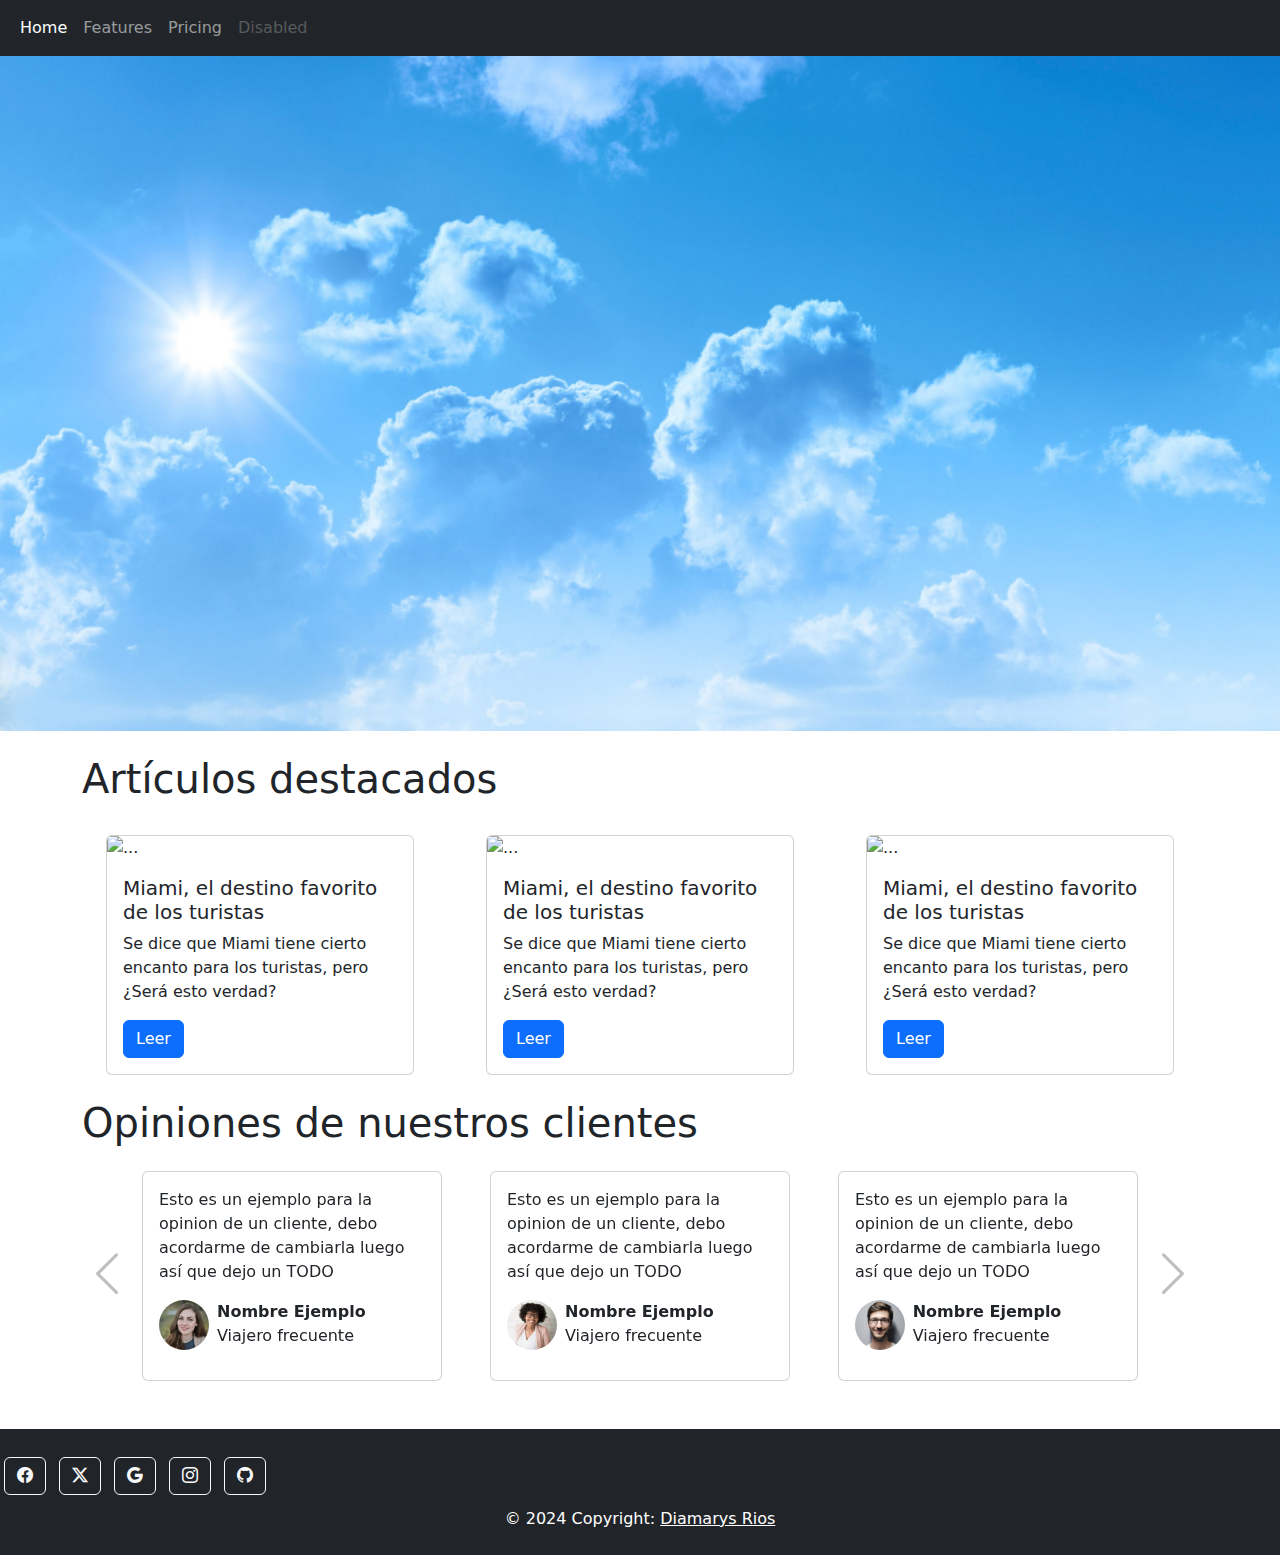
==== index.html @ c98cf7b1 "Commit inicial" ====
<!DOCTYPE html>
<html lang="en">

<head>
  <meta charset="UTF-8">
  <meta name="viewport" content="width=device-width, initial-scale=1.0">
  <title>website</title>

  <link href="https://cdn.jsdelivr.net/npm/bootstrap@5.3.3/dist/css/bootstrap.min.css" rel="stylesheet"
    integrity="sha384-QWTKZyjpPEjISv5WaRU9OFeRpok6YctnYmDr5pNlyT2bRjXh0JMhjY6hW+ALEwIH" crossorigin="anonymous">

  <link rel="stylesheet" href="https://cdn.jsdelivr.net/npm/bootstrap-icons@1.11.3/font/bootstrap-icons.min.css">

  <link rel="stylesheet" href="/app.css">

</head>

<body>
  <!-- navbar -->
  <nav class="navbar navbar-expand-sm bg-dark navbar-dark">
    <div class="container-fluid">
      <button class="navbar-toggler" type="button" data-bs-toggle="collapse" data-bs-target="#navbarNavAltMarkup"
        aria-controls="navbarNavAltMarkup" aria-expanded="false" aria-label="Toggle navigation">
        <span class="navbar-toggler-icon"></span>
      </button>
      <div class="collapse navbar-collapse" id="navbarNavAltMarkup">
        <div class="navbar-nav">
          <a class="nav-link active" aria-current="page" href="#">Home</a>
          <a class="nav-link" href="#">Features</a>
          <a class="nav-link" href="#">Pricing</a>
          <a class="nav-link disabled" aria-disabled="true">Disabled</a>
        </div>
      </div>
    </div>
  </nav>
  <!-- /navbar -->

  <!-- carousel-->
  <div id="carousel" class="carousel slide" data-bs-ride="carousel">
    <div class="carousel-inner">
      <div class="carousel-item carousel-item-principal active" style="background-image: url('/img/tiempo1.jpg');"></div>
      <div class="carousel-item carousel-item-principal" style="background-image: url('/img/tiempo2.jpg');"></div>
      <div class="carousel-item carousel-item-principal" style="background-image: url('/img/tiempo3.jpg');"></div>
    </div>
  </div>
  <!-- /carousel-->

  <div class="container pb-5">
    <!-- cards articulos -->
    <h1 class="mt-4">Artículos destacados</h1>
    <div class="row">

      <div class="col-sm-12 col-lg-4 mt-4">
        <div class="card mx-4">
          <img src="https://placehold.co/600x400" class="card-img-top" alt="...">
          <div class="card-body">
            <h5 class="card-title">Miami, el destino favorito de los turistas</h5>
            <p class="card-text">Se dice que Miami tiene cierto encanto para los turistas, pero ¿Será esto verdad?</p>
            <a href="#" class="btn btn-primary">Leer</a>
          </div>
        </div>
      </div>

      <div class="col-sm-12 col-lg-4 mt-4">
        <div class="card mx-4">
          <img src="https://placehold.co/600x400" class="card-img-top" alt="...">
          <div class="card-body">
            <h5 class="card-title">Miami, el destino favorito de los turistas</h5>
            <p class="card-text">Se dice que Miami tiene cierto encanto para los turistas, pero ¿Será esto verdad?</p>
            <a href="#" class="btn btn-primary">Leer</a>
          </div>
        </div>
      </div>

      <div class="col-sm-12 col-lg-4 mt-4">
        <div class="card mx-4">
          <img src="https://placehold.co/600x400" class="card-img-top" alt="...">
          <div class="card-body">
            <h5 class="card-title">Miami, el destino favorito de los turistas</h5>
            <p class="card-text">Se dice que Miami tiene cierto encanto para los turistas, pero ¿Será esto verdad?</p>
            <a href="#" class="btn btn-primary">Leer</a>
          </div>
        </div>
      </div>
    </div>
    <!-- /cards articulos -->

    <!-- carousel opiniones clientes-->
    <h1 class="mt-4">
      Opiniones de nuestros clientes
    </h1>
    <div id="carousel_opiniones" class="carousel slide mt-4">
      <div class="carousel-inner">
        <div class="carousel-item active">
          <div class="d-flex justify-content-center">
            <div class="card mx-4" style="width: 300px;">
              <div class="card-body">
                <p class="card-text">Esto es un ejemplo para la opinion de un cliente, debo acordarme de cambiarla luego
                  así que dejo un TODO</p>
                <div class="d-flex w-100">
                  <img src="/img/opiniones/persona-1.png" style="height: 50px; width: auto; border-radius: 50%;" alt="">
                  <div class="ms-2">
                    <b>Nombre Ejemplo</b>
                    <p>Viajero frecuente</p>
                  </div>
                </div>
              </div>
            </div>
            <div class="card mx-4" style="width: 300px;">
              <div class="card-body">
                <p class="card-text">Esto es un ejemplo para la opinion de un cliente, debo acordarme de cambiarla luego
                  así que dejo un TODO</p>
                <div class="d-flex w-100">
                  <img src="/img/opiniones/persona-2.png" style="height: 50px; width: auto; border-radius: 50%;" alt="">
                  <div class="ms-2">
                    <b>Nombre Ejemplo</b>
                    <p>Viajero frecuente</p>
                  </div>
                </div>
              </div>
            </div>
            <div class="card mx-4" style="width: 300px;">
              <div class="card-body">
                <p class="card-text">Esto es un ejemplo para la opinion de un cliente, debo acordarme de cambiarla luego
                  así que dejo un TODO</p>
                <div class="d-flex w-100">
                  <img src="/img/opiniones/persona-3.jpg" style="height: 50px; width: auto; border-radius: 50%;" alt="">
                  <div class="ms-2">
                    <b>Nombre Ejemplo</b>
                    <p>Viajero frecuente</p>
                  </div>
                </div>
              </div>
            </div>
          </div>
        </div>

        <div class="carousel-item">
          <div class="d-flex justify-content-center">
            <div class="card mx-4" style="width: 300px;">
              <div class="card-body">
                <p class="card-text">Esto es un ejemplo para la opinion de un cliente, debo acordarme de cambiarla luego
                  así que dejo un TODO</p>
                <div class="d-flex w-100">
                  <img src="/img/opiniones/persona-3.png" style="height: 50px; width: auto; border-radius: 50%;" alt="">
                  <div class="ms-2">
                    <b>Nombre Ejemplo</b>
                    <p>Viajero frecuente</p>
                  </div>
                </div>
              </div>
            </div>
            <div class="card mx-4" style="width: 300px;">
              <div class="card-body">
                <p class="card-text">Esto es un ejemplo para la opinion de un cliente, debo acordarme de cambiarla luego
                  así que dejo un TODO</p>
                <div class="d-flex w-100">
                  <img src="/img/opiniones/persona-1.png" style="height: 50px; width: auto; border-radius: 50%;" alt="">
                  <div class="ms-2">
                    <b>Nombre Ejemplo</b>
                    <p>Viajero frecuente</p>
                  </div>
                </div>
              </div>
            </div>
            <div class="card mx-4" style="width: 300px;">
              <div class="card-body">
                <p class="card-text">Esto es un ejemplo para la opinion de un cliente, debo acordarme de cambiarla luego
                  así que dejo un TODO</p>
                <div class="d-flex w-100">
                  <img src="/img/opiniones/persona-2.png" style="height: 50px; width: auto; border-radius: 50%;" alt="">
                  <div class="ms-2">
                    <b>Nombre Ejemplo</b>
                    <p>Viajero frecuente</p>
                  </div>
                </div>
              </div>
            </div>
          </div>
        </div>
      </div>

      <button class="carousel-control-prev" type="button" data-bs-target="#carousel_opiniones" data-bs-slide="prev">
        <i class="bi bi-chevron-left"></i>
        <span class="visually-hidden">Previous</span>
      </button>
      <button class="carousel-control-next" type="button" data-bs-target="#carousel_opiniones" data-bs-slide="next">
        <i class="bi bi-chevron-right"></i>
        <span class="visually-hidden">Next</span>
      </button>
    </div>
    <!-- /carousel opiniones clientes-->
  </div>
  <!-- footer -->
  <footer class="bg-dark text-center text-lg-start py-4">

    <!-- sección: Social media -->
    <section>
      <!-- facebook -->
      <a class="btn btn-outline-light btn-floating m-1" href="#!" role="button">
        <i class="bi bi-facebook"></i>
      </a>

      <!-- twitter -->
      <a class="btn btn-outline-light btn-floating m-1" href="#!" role="button">
        <i class="bi bi-twitter-x"></i>
      </a>

      <!-- google -->
      <a class="btn btn-outline-light btn-floating m-1" href="#!" role="button">
        <i class="bi bi-google"></i>
      </a>

      <!-- instagram -->
      <a class="btn btn-outline-light btn-floating m-1" href="#!" role="button">
        <i class="bi bi-instagram"></i>
      </a>

      <!-- github -->
      <a class="btn btn-outline-light btn-floating m-1" href="#!" role="button">
        <i class="bi bi-github"></i>
      </a>
    </section>
    <!-- /sección: Social media -->

    <!-- copyright -->
    <div class="text-center text-white mt-2">
      © 2024 Copyright:
      <a class="text-white" href="">Diamarys Rios</a>
    </div>
    <!-- /copyright -->

  </footer>

</body>

</html>
<script src="https://cdn.jsdelivr.net/npm/bootstrap@5.3.3/dist/js/bootstrap.bundle.min.js"
  integrity="sha384-YvpcrYf0tY3lHB60NNkmXc5s9fDVZLESaAA55NDzOxhy9GkcIdslK1eN7N6jIeHz" crossorigin="anonymous"></script>
</body>

</html>
---- app.css ----
.carousel-item-principal {
    background-size: cover;
    background-position: center;
}

@media (max-width: 991px) {
    .carousel-item-principal {
        height: 50vh;
    }
}

@media (min-width: 992px) { 
    .carousel-item-principal {
        height: 75vh;
    }
}

@media (min-width: 1400px) { 
    .carousel-item-principal {
        height: calc(100vh - 56px);
    }
}

/* Flechas carousel */
.carousel .bi {
    font-size: 50px;
    color: gray;
}

.carousel-control-next {
    justify-content: end;
} 

.carousel-control-prev {
    justify-content: start;
}


/* Carousel opiniones */

/* ocultando la mitad de los elementos para que quepan */
@media (max-width: 767px) {
    #carousel_opiniones .card:nth-child(2n+2) {
        display: none;
    }
}

/* ocultando cada 3 elementos para que solo se vean 2 */
@media (max-width: 991px) {
    #carousel_opiniones .card:nth-child(3n+3) {
        display: none;
    }
}
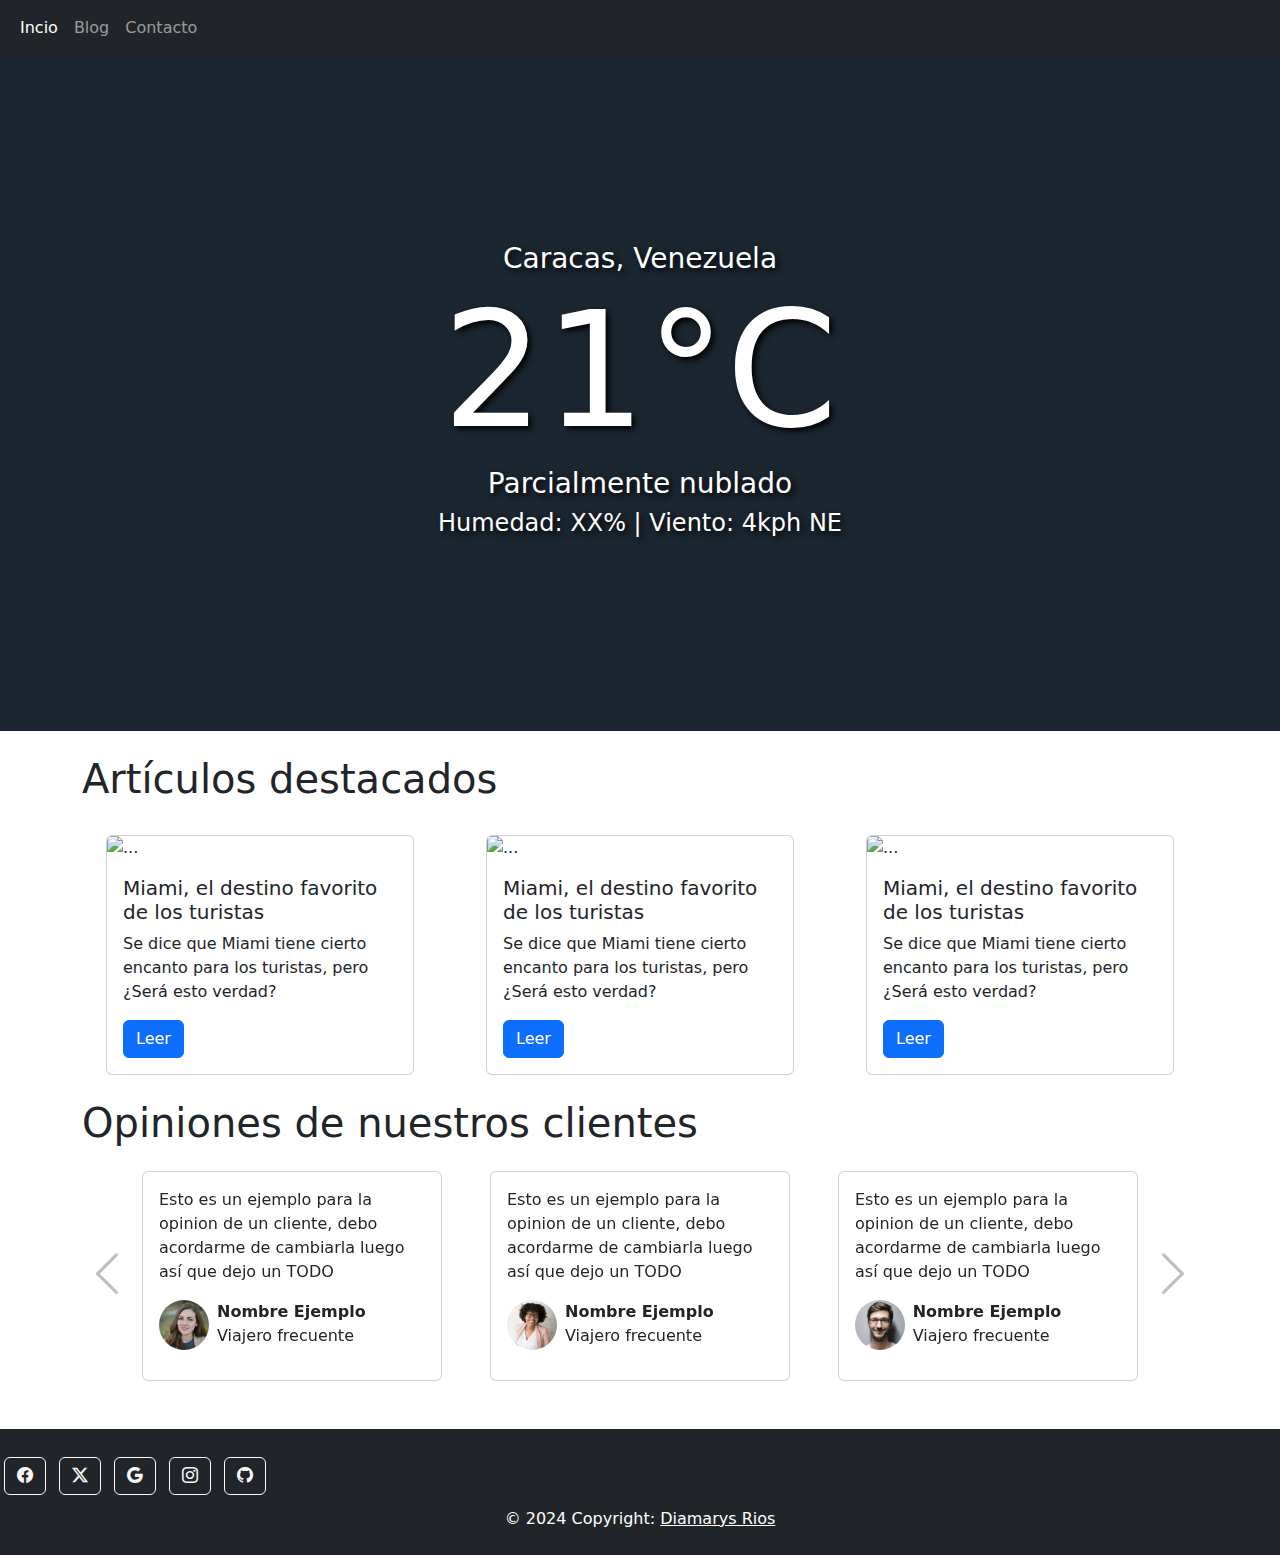
==== commit b3836e8d: "guardando progreso, falta hacer que las calses del home cambien con el resultado de la API" ====
--- a/index.html
+++ b/index.html
@@ -2,241 +2,268 @@
 <html lang="en">
 
 <head>
-  <meta charset="UTF-8">
-  <meta name="viewport" content="width=device-width, initial-scale=1.0">
-  <title>website</title>
-
-  <link href="https://cdn.jsdelivr.net/npm/bootstrap@5.3.3/dist/css/bootstrap.min.css" rel="stylesheet"
-    integrity="sha384-QWTKZyjpPEjISv5WaRU9OFeRpok6YctnYmDr5pNlyT2bRjXh0JMhjY6hW+ALEwIH" crossorigin="anonymous">
-
-  <link rel="stylesheet" href="https://cdn.jsdelivr.net/npm/bootstrap-icons@1.11.3/font/bootstrap-icons.min.css">
-
-  <link rel="stylesheet" href="/app.css">
+    <meta charset="UTF-8">
+    <meta name="viewport" content="width=device-width, initial-scale=1.0">
+    <title>website</title>
+
+    <link href="https://cdn.jsdelivr.net/npm/bootstrap@5.3.3/dist/css/bootstrap.min.css" rel="stylesheet"
+        integrity="sha384-QWTKZyjpPEjISv5WaRU9OFeRpok6YctnYmDr5pNlyT2bRjXh0JMhjY6hW+ALEwIH" crossorigin="anonymous">
+
+    <link rel="stylesheet" href="https://cdn.jsdelivr.net/npm/bootstrap-icons@1.11.3/font/bootstrap-icons.min.css">
+
+    <link rel="stylesheet" href="/app.css">
 
 </head>
 
 <body>
-  <!-- navbar -->
-  <nav class="navbar navbar-expand-sm bg-dark navbar-dark">
-    <div class="container-fluid">
-      <button class="navbar-toggler" type="button" data-bs-toggle="collapse" data-bs-target="#navbarNavAltMarkup"
-        aria-controls="navbarNavAltMarkup" aria-expanded="false" aria-label="Toggle navigation">
-        <span class="navbar-toggler-icon"></span>
-      </button>
-      <div class="collapse navbar-collapse" id="navbarNavAltMarkup">
-        <div class="navbar-nav">
-          <a class="nav-link active" aria-current="page" href="#">Home</a>
-          <a class="nav-link" href="#">Features</a>
-          <a class="nav-link" href="#">Pricing</a>
-          <a class="nav-link disabled" aria-disabled="true">Disabled</a>
-        </div>
-      </div>
+    <!-- navbar -->
+    <nav class="navbar navbar-expand-sm bg-dark navbar-dark">
+        <div class="container-fluid">
+            <button class="navbar-toggler" type="button" data-bs-toggle="collapse" data-bs-target="#navbarNavAltMarkup"
+                aria-controls="navbarNavAltMarkup" aria-expanded="false" aria-label="Toggle navigation">
+                <span class="navbar-toggler-icon"></span>
+            </button>
+            <div class="collapse navbar-collapse" id="navbarNavAltMarkup">
+                <div class="navbar-nav">
+                    <a class="nav-link active" aria-current="page" href="#">Incio</a>
+                    <a class="nav-link">Blog</a>
+                    <a class="nav-link" href="#">Contacto</a>
+                </div>
+            </div>
+        </div>
+    </nav>
+    <!-- /navbar -->
+
+    <!-- carousel-->
+    <div id="carousel" class="carousel slide" data-bs-ride="carousel">
+        <div class="carousel-inner">
+            <div id="item1" class="carousel-item carousel-item-principal active tormenta_electrica noche">
+                <div class="d-flex flex-column justify-content-center align-items-center w-100 h-100">
+                    <h3 class="mb-0">Caracas, Venezuela</h3>
+                    <h1>21°C</h1>
+                    <h3>Parcialmente nublado</h3>
+                    <h4>Humedad: XX% | Viento: 4kph NE </h4>
+                </div>
+            </div>
+            <!-- <div class="carousel-item carousel-item-principal" style="background-image: url('/img/tiempo2.jpg');"></div>
+            <div class="carousel-item carousel-item-principal" style="background-image: url('/img/tiempo3.jpg');"></div> -->
+        </div>
     </div>
-  </nav>
-  <!-- /navbar -->
-
-  <!-- carousel-->
-  <div id="carousel" class="carousel slide" data-bs-ride="carousel">
-    <div class="carousel-inner">
-      <div class="carousel-item carousel-item-principal active" style="background-image: url('/img/tiempo1.jpg');"></div>
-      <div class="carousel-item carousel-item-principal" style="background-image: url('/img/tiempo2.jpg');"></div>
-      <div class="carousel-item carousel-item-principal" style="background-image: url('/img/tiempo3.jpg');"></div>
+    <!-- /carousel-->
+
+    <div class="container pb-5">
+        <!-- cards articulos -->
+        <h1 class="mt-4">Artículos destacados</h1>
+        <div class="row">
+
+            <div class="col-sm-12 col-lg-4 mt-4">
+                <div class="card mx-4">
+                    <img src="https://placehold.co/600x400" class="card-img-top" alt="...">
+                    <div class="card-body">
+                        <h5 class="card-title">Miami, el destino favorito de los turistas</h5>
+                        <p class="card-text">Se dice que Miami tiene cierto encanto para los turistas, pero ¿Será esto
+                            verdad?</p>
+                        <a href="#" class="btn btn-primary">Leer</a>
+                    </div>
+                </div>
+            </div>
+
+            <div class="col-sm-12 col-lg-4 mt-4">
+                <div class="card mx-4">
+                    <img src="https://placehold.co/600x400" class="card-img-top" alt="...">
+                    <div class="card-body">
+                        <h5 class="card-title">Miami, el destino favorito de los turistas</h5>
+                        <p class="card-text">Se dice que Miami tiene cierto encanto para los turistas, pero ¿Será esto
+                            verdad?</p>
+                        <a href="#" class="btn btn-primary">Leer</a>
+                    </div>
+                </div>
+            </div>
+
+            <div class="col-sm-12 col-lg-4 mt-4">
+                <div class="card mx-4">
+                    <img src="https://placehold.co/600x400" class="card-img-top" alt="...">
+                    <div class="card-body">
+                        <h5 class="card-title">Miami, el destino favorito de los turistas</h5>
+                        <p class="card-text">Se dice que Miami tiene cierto encanto para los turistas, pero ¿Será esto
+                            verdad?</p>
+                        <a href="#" class="btn btn-primary">Leer</a>
+                    </div>
+                </div>
+            </div>
+        </div>
+        <!-- /cards articulos -->
+
+        <!-- carousel opiniones clientes-->
+        <h1 class="mt-4">
+            Opiniones de nuestros clientes
+        </h1>
+        <div id="carousel_opiniones" class="carousel slide mt-4">
+            <div class="carousel-inner">
+                <div class="carousel-item active">
+                    <div class="d-flex justify-content-center">
+                        <div class="card mx-4" style="width: 300px;">
+                            <div class="card-body">
+                                <p class="card-text">Esto es un ejemplo para la opinion de un cliente, debo acordarme de
+                                    cambiarla luego
+                                    así que dejo un TODO</p>
+                                <div class="d-flex w-100">
+                                    <img src="/img/opiniones/persona-1.png"
+                                        style="height: 50px; width: auto; border-radius: 50%;" alt="">
+                                    <div class="ms-2">
+                                        <b>Nombre Ejemplo</b>
+                                        <p>Viajero frecuente</p>
+                                    </div>
+                                </div>
+                            </div>
+                        </div>
+                        <div class="card mx-4" style="width: 300px;">
+                            <div class="card-body">
+                                <p class="card-text">Esto es un ejemplo para la opinion de un cliente, debo acordarme de
+                                    cambiarla luego
+                                    así que dejo un TODO</p>
+                                <div class="d-flex w-100">
+                                    <img src="/img/opiniones/persona-2.png"
+                                        style="height: 50px; width: auto; border-radius: 50%;" alt="">
+                                    <div class="ms-2">
+                                        <b>Nombre Ejemplo</b>
+                                        <p>Viajero frecuente</p>
+                                    </div>
+                                </div>
+                            </div>
+                        </div>
+                        <div class="card mx-4" style="width: 300px;">
+                            <div class="card-body">
+                                <p class="card-text">Esto es un ejemplo para la opinion de un cliente, debo acordarme de
+                                    cambiarla luego
+                                    así que dejo un TODO</p>
+                                <div class="d-flex w-100">
+                                    <img src="/img/opiniones/persona-3.jpg"
+                                        style="height: 50px; width: auto; border-radius: 50%;" alt="">
+                                    <div class="ms-2">
+                                        <b>Nombre Ejemplo</b>
+                                        <p>Viajero frecuente</p>
+                                    </div>
+                                </div>
+                            </div>
+                        </div>
+                    </div>
+                </div>
+
+                <div class="carousel-item">
+                    <div class="d-flex justify-content-center">
+                        <div class="card mx-4" style="width: 300px;">
+                            <div class="card-body">
+                                <p class="card-text">Esto es un ejemplo para la opinion de un cliente, debo acordarme de
+                                    cambiarla luego
+                                    así que dejo un TODO</p>
+                                <div class="d-flex w-100">
+                                    <img src="/img/opiniones/persona-3.png"
+                                        style="height: 50px; width: auto; border-radius: 50%;" alt="">
+                                    <div class="ms-2">
+                                        <b>Nombre Ejemplo</b>
+                                        <p>Viajero frecuente</p>
+                                    </div>
+                                </div>
+                            </div>
+                        </div>
+                        <div class="card mx-4" style="width: 300px;">
+                            <div class="card-body">
+                                <p class="card-text">Esto es un ejemplo para la opinion de un cliente, debo acordarme de
+                                    cambiarla luego
+                                    así que dejo un TODO</p>
+                                <div class="d-flex w-100">
+                                    <img src="/img/opiniones/persona-1.png"
+                                        style="height: 50px; width: auto; border-radius: 50%;" alt="">
+                                    <div class="ms-2">
+                                        <b>Nombre Ejemplo</b>
+                                        <p>Viajero frecuente</p>
+                                    </div>
+                                </div>
+                            </div>
+                        </div>
+                        <div class="card mx-4" style="width: 300px;">
+                            <div class="card-body">
+                                <p class="card-text">Esto es un ejemplo para la opinion de un cliente, debo acordarme de
+                                    cambiarla luego
+                                    así que dejo un TODO</p>
+                                <div class="d-flex w-100">
+                                    <img src="/img/opiniones/persona-2.png"
+                                        style="height: 50px; width: auto; border-radius: 50%;" alt="">
+                                    <div class="ms-2">
+                                        <b>Nombre Ejemplo</b>
+                                        <p>Viajero frecuente</p>
+                                    </div>
+                                </div>
+                            </div>
+                        </div>
+                    </div>
+                </div>
+            </div>
+
+            <button class="carousel-control-prev" type="button" data-bs-target="#carousel_opiniones"
+                data-bs-slide="prev">
+                <i class="bi bi-chevron-left"></i>
+                <span class="visually-hidden">Previous</span>
+            </button>
+            <button class="carousel-control-next" type="button" data-bs-target="#carousel_opiniones"
+                data-bs-slide="next">
+                <i class="bi bi-chevron-right"></i>
+                <span class="visually-hidden">Next</span>
+            </button>
+        </div>
+        <!-- /carousel opiniones clientes-->
     </div>
-  </div>
-  <!-- /carousel-->
-
-  <div class="container pb-5">
-    <!-- cards articulos -->
-    <h1 class="mt-4">Artículos destacados</h1>
-    <div class="row">
-
-      <div class="col-sm-12 col-lg-4 mt-4">
-        <div class="card mx-4">
-          <img src="https://placehold.co/600x400" class="card-img-top" alt="...">
-          <div class="card-body">
-            <h5 class="card-title">Miami, el destino favorito de los turistas</h5>
-            <p class="card-text">Se dice que Miami tiene cierto encanto para los turistas, pero ¿Será esto verdad?</p>
-            <a href="#" class="btn btn-primary">Leer</a>
-          </div>
-        </div>
-      </div>
-
-      <div class="col-sm-12 col-lg-4 mt-4">
-        <div class="card mx-4">
-          <img src="https://placehold.co/600x400" class="card-img-top" alt="...">
-          <div class="card-body">
-            <h5 class="card-title">Miami, el destino favorito de los turistas</h5>
-            <p class="card-text">Se dice que Miami tiene cierto encanto para los turistas, pero ¿Será esto verdad?</p>
-            <a href="#" class="btn btn-primary">Leer</a>
-          </div>
-        </div>
-      </div>
-
-      <div class="col-sm-12 col-lg-4 mt-4">
-        <div class="card mx-4">
-          <img src="https://placehold.co/600x400" class="card-img-top" alt="...">
-          <div class="card-body">
-            <h5 class="card-title">Miami, el destino favorito de los turistas</h5>
-            <p class="card-text">Se dice que Miami tiene cierto encanto para los turistas, pero ¿Será esto verdad?</p>
-            <a href="#" class="btn btn-primary">Leer</a>
-          </div>
-        </div>
-      </div>
-    </div>
-    <!-- /cards articulos -->
-
-    <!-- carousel opiniones clientes-->
-    <h1 class="mt-4">
-      Opiniones de nuestros clientes
-    </h1>
-    <div id="carousel_opiniones" class="carousel slide mt-4">
-      <div class="carousel-inner">
-        <div class="carousel-item active">
-          <div class="d-flex justify-content-center">
-            <div class="card mx-4" style="width: 300px;">
-              <div class="card-body">
-                <p class="card-text">Esto es un ejemplo para la opinion de un cliente, debo acordarme de cambiarla luego
-                  así que dejo un TODO</p>
-                <div class="d-flex w-100">
-                  <img src="/img/opiniones/persona-1.png" style="height: 50px; width: auto; border-radius: 50%;" alt="">
-                  <div class="ms-2">
-                    <b>Nombre Ejemplo</b>
-                    <p>Viajero frecuente</p>
-                  </div>
-                </div>
-              </div>
-            </div>
-            <div class="card mx-4" style="width: 300px;">
-              <div class="card-body">
-                <p class="card-text">Esto es un ejemplo para la opinion de un cliente, debo acordarme de cambiarla luego
-                  así que dejo un TODO</p>
-                <div class="d-flex w-100">
-                  <img src="/img/opiniones/persona-2.png" style="height: 50px; width: auto; border-radius: 50%;" alt="">
-                  <div class="ms-2">
-                    <b>Nombre Ejemplo</b>
-                    <p>Viajero frecuente</p>
-                  </div>
-                </div>
-              </div>
-            </div>
-            <div class="card mx-4" style="width: 300px;">
-              <div class="card-body">
-                <p class="card-text">Esto es un ejemplo para la opinion de un cliente, debo acordarme de cambiarla luego
-                  así que dejo un TODO</p>
-                <div class="d-flex w-100">
-                  <img src="/img/opiniones/persona-3.jpg" style="height: 50px; width: auto; border-radius: 50%;" alt="">
-                  <div class="ms-2">
-                    <b>Nombre Ejemplo</b>
-                    <p>Viajero frecuente</p>
-                  </div>
-                </div>
-              </div>
-            </div>
-          </div>
-        </div>
-
-        <div class="carousel-item">
-          <div class="d-flex justify-content-center">
-            <div class="card mx-4" style="width: 300px;">
-              <div class="card-body">
-                <p class="card-text">Esto es un ejemplo para la opinion de un cliente, debo acordarme de cambiarla luego
-                  así que dejo un TODO</p>
-                <div class="d-flex w-100">
-                  <img src="/img/opiniones/persona-3.png" style="height: 50px; width: auto; border-radius: 50%;" alt="">
-                  <div class="ms-2">
-                    <b>Nombre Ejemplo</b>
-                    <p>Viajero frecuente</p>
-                  </div>
-                </div>
-              </div>
-            </div>
-            <div class="card mx-4" style="width: 300px;">
-              <div class="card-body">
-                <p class="card-text">Esto es un ejemplo para la opinion de un cliente, debo acordarme de cambiarla luego
-                  así que dejo un TODO</p>
-                <div class="d-flex w-100">
-                  <img src="/img/opiniones/persona-1.png" style="height: 50px; width: auto; border-radius: 50%;" alt="">
-                  <div class="ms-2">
-                    <b>Nombre Ejemplo</b>
-                    <p>Viajero frecuente</p>
-                  </div>
-                </div>
-              </div>
-            </div>
-            <div class="card mx-4" style="width: 300px;">
-              <div class="card-body">
-                <p class="card-text">Esto es un ejemplo para la opinion de un cliente, debo acordarme de cambiarla luego
-                  así que dejo un TODO</p>
-                <div class="d-flex w-100">
-                  <img src="/img/opiniones/persona-2.png" style="height: 50px; width: auto; border-radius: 50%;" alt="">
-                  <div class="ms-2">
-                    <b>Nombre Ejemplo</b>
-                    <p>Viajero frecuente</p>
-                  </div>
-                </div>
-              </div>
-            </div>
-          </div>
-        </div>
-      </div>
-
-      <button class="carousel-control-prev" type="button" data-bs-target="#carousel_opiniones" data-bs-slide="prev">
-        <i class="bi bi-chevron-left"></i>
-        <span class="visually-hidden">Previous</span>
-      </button>
-      <button class="carousel-control-next" type="button" data-bs-target="#carousel_opiniones" data-bs-slide="next">
-        <i class="bi bi-chevron-right"></i>
-        <span class="visually-hidden">Next</span>
-      </button>
-    </div>
-    <!-- /carousel opiniones clientes-->
-  </div>
-  <!-- footer -->
-  <footer class="bg-dark text-center text-lg-start py-4">
-
-    <!-- sección: Social media -->
-    <section>
-      <!-- facebook -->
-      <a class="btn btn-outline-light btn-floating m-1" href="#!" role="button">
-        <i class="bi bi-facebook"></i>
-      </a>
-
-      <!-- twitter -->
-      <a class="btn btn-outline-light btn-floating m-1" href="#!" role="button">
-        <i class="bi bi-twitter-x"></i>
-      </a>
-
-      <!-- google -->
-      <a class="btn btn-outline-light btn-floating m-1" href="#!" role="button">
-        <i class="bi bi-google"></i>
-      </a>
-
-      <!-- instagram -->
-      <a class="btn btn-outline-light btn-floating m-1" href="#!" role="button">
-        <i class="bi bi-instagram"></i>
-      </a>
-
-      <!-- github -->
-      <a class="btn btn-outline-light btn-floating m-1" href="#!" role="button">
-        <i class="bi bi-github"></i>
-      </a>
-    </section>
-    <!-- /sección: Social media -->
-
-    <!-- copyright -->
-    <div class="text-center text-white mt-2">
-      © 2024 Copyright:
-      <a class="text-white" href="">Diamarys Rios</a>
-    </div>
-    <!-- /copyright -->
-
-  </footer>
-
+    <!-- footer -->
+    <footer class="bg-dark text-center text-lg-start py-4">
+
+        <!-- sección: Social media -->
+        <section>
+            <!-- facebook -->
+            <a class="btn btn-outline-light btn-floating m-1" href="#!" role="button">
+                <i class="bi bi-facebook"></i>
+            </a>
+
+            <!-- twitter -->
+            <a class="btn btn-outline-light btn-floating m-1" href="#!" role="button">
+                <i class="bi bi-twitter-x"></i>
+            </a>
+
+            <!-- google -->
+            <a class="btn btn-outline-light btn-floating m-1" href="#!" role="button">
+                <i class="bi bi-google"></i>
+            </a>
+
+            <!-- instagram -->
+            <a class="btn btn-outline-light btn-floating m-1" href="#!" role="button">
+                <i class="bi bi-instagram"></i>
+            </a>
+
+            <!-- github -->
+            <a class="btn btn-outline-light btn-floating m-1" href="#!" role="button">
+                <i class="bi bi-github"></i>
+            </a>
+        </section>
+        <!-- /sección: Social media -->
+
+        <!-- copyright -->
+        <div class="text-center text-white mt-2">
+            © 2024 Copyright:
+            <a class="text-white" href="">Diamarys Rios</a>
+        </div>
+        <!-- /copyright -->
+
+    </footer>
+    <script src="https://code.jquery.com/jquery-3.7.1.min.js"
+        integrity="sha256-/JqT3SQfawRcv/BIHPThkBvs0OEvtFFmqPF/lYI/Cxo=" crossorigin="anonymous"></script>
+    <script src="https://cdn.jsdelivr.net/npm/bootstrap@5.3.3/dist/js/bootstrap.bundle.min.js"
+        integrity="sha384-YvpcrYf0tY3lHB60NNkmXc5s9fDVZLESaAA55NDzOxhy9GkcIdslK1eN7N6jIeHz"
+        crossorigin="anonymous"></script>
+    <script src="/app.js"></script>
 </body>
 
 </html>
-<script src="https://cdn.jsdelivr.net/npm/bootstrap@5.3.3/dist/js/bootstrap.bundle.min.js"
-  integrity="sha384-YvpcrYf0tY3lHB60NNkmXc5s9fDVZLESaAA55NDzOxhy9GkcIdslK1eN7N6jIeHz" crossorigin="anonymous"></script>
+
 </body>
 
 </html>--- a/app.css
+++ b/app.css
@@ -1,6 +1,18 @@
+/* Carousel principal */
 .carousel-item-principal {
     background-size: cover;
     background-position: center;
+    color: white;
+    text-shadow: 3px 3px 6px black;
+}
+
+.carousel-item-principal  h1, h2, h3, h4, h5, h6 {
+    z-index: 1000;
+}
+
+.carousel-item-principal h1 {
+    font-size: 10rem;
+    margin: 0;
 }
 
 @media (max-width: 991px) {
@@ -18,6 +30,157 @@
 @media (min-width: 1400px) { 
     .carousel-item-principal {
         height: calc(100vh - 56px);
+    }
+}
+
+/* Fondos carousel principal */
+/* Dia */
+.tormenta_electrica {
+    background-color: #34495E;
+}
+.llovizna, .lluvia {
+    background-color: #2080B6;
+}
+.nieve {
+    background-color: #959B9F;
+}
+.cubierto {
+    background-color: #5E668F;
+}
+.nublado {
+    background-color: #3498DB;
+}
+.despejado, .default-weather {
+    background-color: #6FC2D4;
+}
+.clima_extremo {
+    background-color: #C0392B;
+}
+
+/* Noche */
+.tormenta_electrica.noche {
+    background-color: #1B2631;
+}
+.llovizna.noche, .lluvia.noche {
+    background-color: #0E3A53;
+}
+.nieve.noche {
+    background-color: #333537;
+}
+.cubierto.noche {
+    background-color: #32364A;
+}
+.nublado.noche {
+    background-color: #164362;
+}
+.despejado.noche {
+    background-color: #222;
+}
+.clima_extremo.noche {
+    background-color: #491611;
+}
+
+/* Particulas */
+.particula {
+    z-index: 0;
+}
+
+.lluvia .particula {
+    animation: animacion_precipitacion 5s linear infinite;
+    top: 0;
+}
+
+.llovizna .particula {
+    animation: animacion_precipitacion 5s linear infinite;
+    top: 0;
+}
+
+.nieve .particula {
+    animation: animacion_precipitacion 5s linear infinite;
+    top: 0;
+}
+
+.clima_extremo .particula {
+    animation: animacion_precipitacion 5s linear infinite;
+    top: 0;
+}
+
+.tormenta_electrica {
+    animation: animacion_tormenta 5s linear infinite;
+    top: 0;
+}
+
+.tormenta_electrica .particula {
+    animation: animacion_relampago 5s linear infinite;
+    top: 0;
+}
+
+.nublado .particula {
+    animation: animacion_nublado 5s linear infinite;
+    top: 0;
+}
+
+.cubierto .particula {
+    animation: animacion_nublado 5s linear infinite;
+    top: -50px;
+    width: 800px !important;
+}
+
+@keyframes animacion_precipitacion{
+    0%{
+        transform: translateY(-200px);
+    }
+    100%{
+        transform: translateY(calc(100vh + 200px));
+    }
+}
+
+@keyframes animacion_nublado{
+    0%{
+        transform: translateX(calc(-100vw));
+    }
+    100%{
+        transform: translateX(calc(100vw + 200px));
+    }
+}
+
+@keyframes animacion_tormenta {
+    0% {
+        opacity: 1;
+    }
+
+    2% {
+        opacity: 0;
+    }
+
+    4% {
+        opacity: 1;
+    }
+
+    5% {
+        opacity: 0;
+    }
+
+    6% {
+        opacity: 1;
+    }
+   
+    100% {
+        opacity: 1;
+    }
+}
+
+@keyframes animacion_relampago {
+    0% {
+        opacity: 1;
+    }
+
+    6% {
+        opacity: 0;
+    }
+   
+    100% {
+        opacity: 0;
     }
 }
 
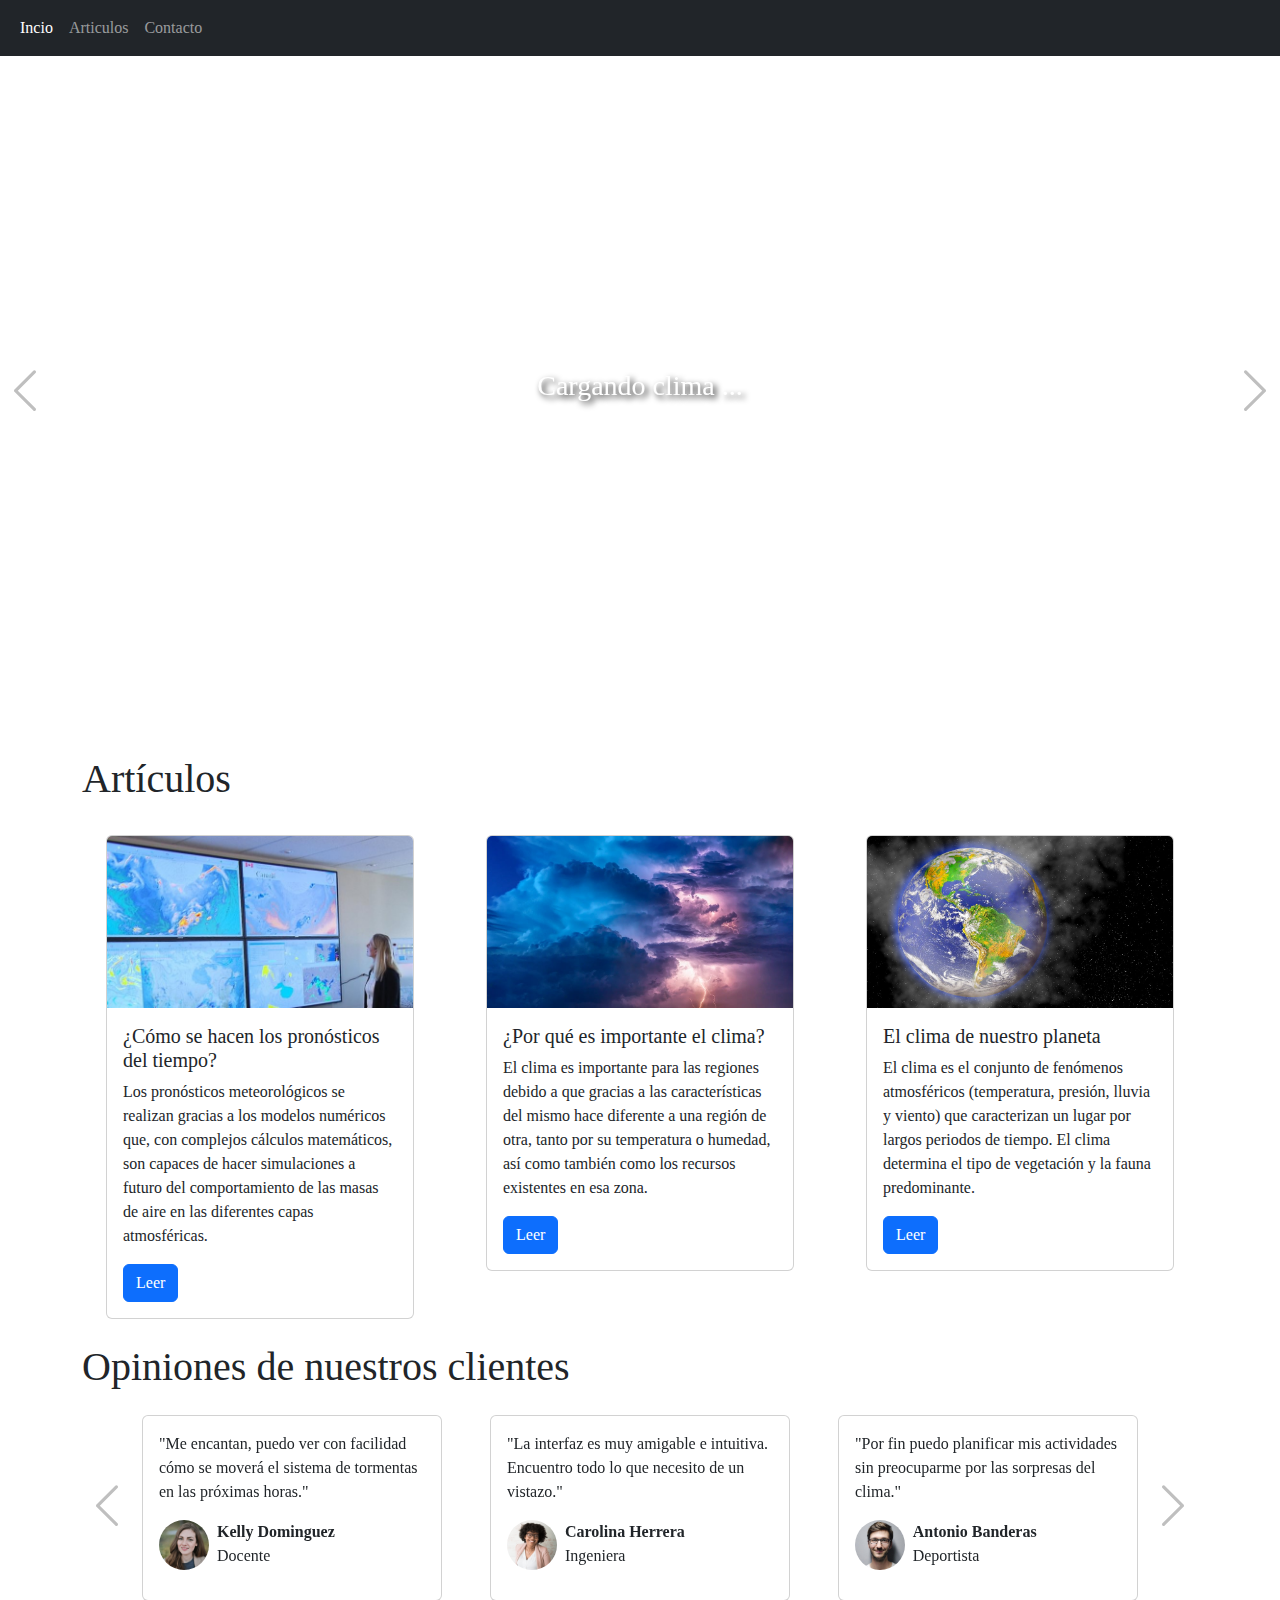
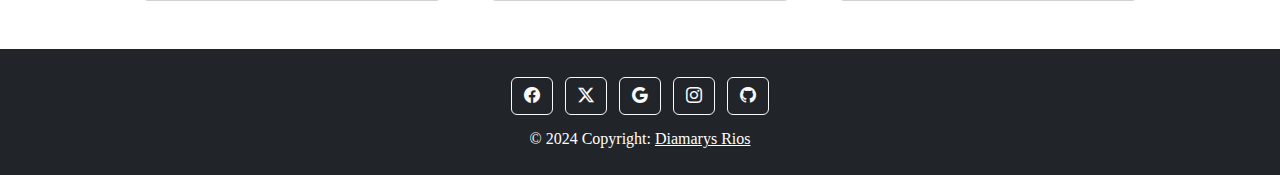
==== commit b77f386f: "cambios" ====
--- a/index.html
+++ b/index.html
@@ -25,9 +25,9 @@
             </button>
             <div class="collapse navbar-collapse" id="navbarNavAltMarkup">
                 <div class="navbar-nav">
-                    <a class="nav-link active" aria-current="page" href="#">Incio</a>
-                    <a class="nav-link">Blog</a>
-                    <a class="nav-link" href="#">Contacto</a>
+                    <a class="nav-link active" aria-current="page" href="/index.html">Incio</a>
+                    <a class="nav-link" href="/index.html#articulo">Articulos</a>
+                    <a class="nav-link" href="/contacto/contacto.htm">Contacto</a>
                 </div>
             </div>
         </div>
@@ -37,57 +37,94 @@
     <!-- carousel-->
     <div id="carousel" class="carousel slide" data-bs-ride="carousel">
         <div class="carousel-inner">
-            <div id="item1" class="carousel-item carousel-item-principal active tormenta_electrica noche">
+            <div id="item1" class="carousel-item carousel-item-principal active">
                 <div class="d-flex flex-column justify-content-center align-items-center w-100 h-100">
-                    <h3 class="mb-0">Caracas, Venezuela</h3>
-                    <h1>21°C</h1>
-                    <h3>Parcialmente nublado</h3>
-                    <h4>Humedad: XX% | Viento: 4kph NE </h4>
-                </div>
-            </div>
-            <!-- <div class="carousel-item carousel-item-principal" style="background-image: url('/img/tiempo2.jpg');"></div>
-            <div class="carousel-item carousel-item-principal" style="background-image: url('/img/tiempo3.jpg');"></div> -->
-        </div>
+                    <h3 class="mb-0 ubicacion">Cargando clima ...</h3>
+                    <h1 class="temperatura"></h1>
+                    <h3 class="condicion"></h3>
+                    <h4 class="humedad_y_viento"></h4>
+                </div>
+            </div>
+            <div id="item2" class="carousel-item carousel-item-principal">
+                <div class="d-flex flex-column justify-content-center align-items-center w-100 h-100">
+                    <h3 class="mb-0 ubicacion">Cargando clima ...</h3>
+                    <h1 class="temperatura"></h1>
+                    <h3 class="condicion"></h3>
+                    <h4 class="humedad_y_viento"></h4>
+                </div>
+            </div>
+            <div id="item3" class="carousel-item carousel-item-principal">
+                <div class="d-flex flex-column justify-content-center align-items-center w-100 h-100">
+                    <h3 class="mb-0 ubicacion">Cargando clima ...</h3>
+                    <h1 class="temperatura"></h1>
+                    <h3 class="condicion"></h3>
+                    <h4 class="humedad_y_viento"></h4>
+                </div>
+            </div>
+            <div id="item4" class="carousel-item carousel-item-principal">
+                <div class="d-flex flex-column justify-content-center align-items-center w-100 h-100">
+                    <h3 class="mb-0 ubicacion">Cargando clima ...</h3>
+                    <h1 class="temperatura"></h1>
+                    <h3 class="condicion"></h3>
+                    <h4 class="humedad_y_viento"></h4>
+                </div>
+            </div>
+        </div>
+        <button class="carousel-control-prev" type="button" data-bs-target="#carousel" data-bs-slide="prev">
+            <i class="bi bi-chevron-left"></i>
+            <span class="visually-hidden">Previous</span>
+        </button>
+        <button class="carousel-control-next" type="button" data-bs-target="#carousel" data-bs-slide="next">
+            <i class="bi bi-chevron-right"></i>
+            <span class="visually-hidden">Next</span>
+        </button>
+    </div>
     </div>
     <!-- /carousel-->
 
     <div class="container pb-5">
         <!-- cards articulos -->
-        <h1 class="mt-4">Artículos destacados</h1>
+        <h1 class="mt-4" id="articulo">Artículos</h1>
         <div class="row">
 
             <div class="col-sm-12 col-lg-4 mt-4">
                 <div class="card mx-4">
-                    <img src="https://placehold.co/600x400" class="card-img-top" alt="...">
+                    <img src="/img/articulos/articulo-1.jpg" class="card-img-top" alt="...">
                     <div class="card-body">
-                        <h5 class="card-title">Miami, el destino favorito de los turistas</h5>
-                        <p class="card-text">Se dice que Miami tiene cierto encanto para los turistas, pero ¿Será esto
-                            verdad?</p>
-                        <a href="#" class="btn btn-primary">Leer</a>
+                        <h5 class="card-title">¿Cómo se hacen los pronósticos del tiempo?</h5>
+                        <p class="card-text">Los pronósticos meteorológicos se realizan gracias a los modelos numéricos
+                            que, con complejos cálculos matemáticos,
+                            son capaces de hacer simulaciones a futuro del comportamiento de las masas de aire en las
+                            diferentes capas atmosféricas.</p>
+                        <a href="/articulos/articulo_1.html" class="btn btn-primary">Leer</a>
                     </div>
                 </div>
             </div>
 
             <div class="col-sm-12 col-lg-4 mt-4">
                 <div class="card mx-4">
-                    <img src="https://placehold.co/600x400" class="card-img-top" alt="...">
+                    <img src="/img/articulos/articulo-2.jpeg" class="card-img-top" alt="...">
                     <div class="card-body">
-                        <h5 class="card-title">Miami, el destino favorito de los turistas</h5>
-                        <p class="card-text">Se dice que Miami tiene cierto encanto para los turistas, pero ¿Será esto
-                            verdad?</p>
-                        <a href="#" class="btn btn-primary">Leer</a>
+                        <h5 class="card-title">¿Por qué es importante el clima?</h5>
+                        <p class="card-text">El clima es importante para las regiones debido a que gracias a las
+                            características del mismo hace diferente
+                            a una región de otra, tanto por su temperatura o humedad, así como también como los recursos
+                            existentes en esa zona.</p>
+                        <a href="/articulos/articulo_2.html" class="btn btn-primary">Leer</a>
                     </div>
                 </div>
             </div>
 
             <div class="col-sm-12 col-lg-4 mt-4">
                 <div class="card mx-4">
-                    <img src="https://placehold.co/600x400" class="card-img-top" alt="...">
+                    <img src="/img/articulos/articulo-3.jpeg" class="card-img-top" alt="...">
                     <div class="card-body">
-                        <h5 class="card-title">Miami, el destino favorito de los turistas</h5>
-                        <p class="card-text">Se dice que Miami tiene cierto encanto para los turistas, pero ¿Será esto
-                            verdad?</p>
-                        <a href="#" class="btn btn-primary">Leer</a>
+                        <h5 class="card-title">El clima de nuestro planeta</h5>
+                        <p class="card-text">El clima es el conjunto de fenómenos atmosféricos (temperatura, presión,
+                            lluvia y viento) que caracterizan
+                            un lugar por largos periodos de tiempo. El clima determina el tipo de vegetación y la fauna
+                            predominante. </p>
+                        <a href="/articulos/articulo_3.html" class="btn btn-primary">Leer</a>
                     </div>
                 </div>
             </div>
@@ -104,45 +141,42 @@
                     <div class="d-flex justify-content-center">
                         <div class="card mx-4" style="width: 300px;">
                             <div class="card-body">
-                                <p class="card-text">Esto es un ejemplo para la opinion de un cliente, debo acordarme de
-                                    cambiarla luego
-                                    así que dejo un TODO</p>
+                                <p class="card-text">"Me encantan, puedo ver con facilidad cómo
+                                    se moverá el sistema de tormentas en las próximas horas."</p>
                                 <div class="d-flex w-100">
                                     <img src="/img/opiniones/persona-1.png"
                                         style="height: 50px; width: auto; border-radius: 50%;" alt="">
                                     <div class="ms-2">
-                                        <b>Nombre Ejemplo</b>
-                                        <p>Viajero frecuente</p>
-                                    </div>
-                                </div>
-                            </div>
-                        </div>
-                        <div class="card mx-4" style="width: 300px;">
-                            <div class="card-body">
-                                <p class="card-text">Esto es un ejemplo para la opinion de un cliente, debo acordarme de
-                                    cambiarla luego
-                                    así que dejo un TODO</p>
+                                        <b>Kelly Dominguez</b>
+                                        <p>Docente</p>
+                                    </div>
+                                </div>
+                            </div>
+                        </div>
+                        <div class="card mx-4" style="width: 300px;">
+                            <div class="card-body">
+                                <p class="card-text">"La interfaz es muy amigable e intuitiva.
+                                    Encuentro todo lo que necesito de un vistazo."</p>
                                 <div class="d-flex w-100">
                                     <img src="/img/opiniones/persona-2.png"
                                         style="height: 50px; width: auto; border-radius: 50%;" alt="">
                                     <div class="ms-2">
-                                        <b>Nombre Ejemplo</b>
-                                        <p>Viajero frecuente</p>
-                                    </div>
-                                </div>
-                            </div>
-                        </div>
-                        <div class="card mx-4" style="width: 300px;">
-                            <div class="card-body">
-                                <p class="card-text">Esto es un ejemplo para la opinion de un cliente, debo acordarme de
-                                    cambiarla luego
-                                    así que dejo un TODO</p>
+                                        <b>Carolina Herrera</b>
+                                        <p>Ingeniera</p>
+                                    </div>
+                                </div>
+                            </div>
+                        </div>
+                        <div class="card mx-4" style="width: 300px;">
+                            <div class="card-body">
+                                <p class="card-text">"Por fin puedo planificar mis actividades
+                                    sin preocuparme por las sorpresas del clima."</p>
                                 <div class="d-flex w-100">
                                     <img src="/img/opiniones/persona-3.jpg"
                                         style="height: 50px; width: auto; border-radius: 50%;" alt="">
                                     <div class="ms-2">
-                                        <b>Nombre Ejemplo</b>
-                                        <p>Viajero frecuente</p>
+                                        <b>Antonio Banderas</b>
+                                        <p>Deportista</p>
                                     </div>
                                 </div>
                             </div>
@@ -154,44 +188,41 @@
                     <div class="d-flex justify-content-center">
                         <div class="card mx-4" style="width: 300px;">
                             <div class="card-body">
-                                <p class="card-text">Esto es un ejemplo para la opinion de un cliente, debo acordarme de
-                                    cambiarla luego
-                                    así que dejo un TODO</p>
-                                <div class="d-flex w-100">
-                                    <img src="/img/opiniones/persona-3.png"
-                                        style="height: 50px; width: auto; border-radius: 50%;" alt="">
-                                    <div class="ms-2">
-                                        <b>Nombre Ejemplo</b>
-                                        <p>Viajero frecuente</p>
-                                    </div>
-                                </div>
-                            </div>
-                        </div>
-                        <div class="card mx-4" style="width: 300px;">
-                            <div class="card-body">
-                                <p class="card-text">Esto es un ejemplo para la opinion de un cliente, debo acordarme de
-                                    cambiarla luego
-                                    así que dejo un TODO</p>
-                                <div class="d-flex w-100">
-                                    <img src="/img/opiniones/persona-1.png"
-                                        style="height: 50px; width: auto; border-radius: 50%;" alt="">
-                                    <div class="ms-2">
-                                        <b>Nombre Ejemplo</b>
-                                        <p>Viajero frecuente</p>
-                                    </div>
-                                </div>
-                            </div>
-                        </div>
-                        <div class="card mx-4" style="width: 300px;">
-                            <div class="card-body">
-                                <p class="card-text">Esto es un ejemplo para la opinion de un cliente, debo acordarme de
-                                    cambiarla luego
-                                    así que dejo un TODO</p>
+                                <p class="card-text">"Ahora sé exactamente
+                                    cuándo llevar un paraguas o vestirme con ropa de abrigo."</p>
+                                <div class="d-flex w-100">
+                                    <img src="/img/opiniones/persona-4.jpg"
+                                        style="height: 50px; width: auto; border-radius: 50%;" alt="">
+                                    <div class="ms-2">
+                                        <b>Maria de la Cruz</b>
+                                        <p>Estudiante</p>
+                                    </div>
+                                </div>
+                            </div>
+                        </div>
+                        <div class="card mx-4" style="width: 300px;">
+                            <div class="card-body">
+                                <p class="card-text">Perfecta, me permite ver fácilmente los patrones climáticos
+                                    históricos en mi área."</p>
+                                <div class="d-flex w-100">
+                                    <img src="/img/opiniones/persona-5.jpg"
+                                        style="height: 50px; width: auto; border-radius: 50%;" alt="">
+                                    <div class="ms-2">
+                                        <b>Elena Maldonado</b>
+                                        <p>Doctora</p>
+                                    </div>
+                                </div>
+                            </div>
+                        </div>
+                        <div class="card mx-4" style="width: 300px;">
+                            <div class="card-body">
+                                <p class="card-text">"¡Siempre consulto este sitio antes de viajar!
+                                    Sus pronósticos me ayudan a empacar lo correcto."</p>
                                 <div class="d-flex w-100">
                                     <img src="/img/opiniones/persona-2.png"
                                         style="height: 50px; width: auto; border-radius: 50%;" alt="">
                                     <div class="ms-2">
-                                        <b>Nombre Ejemplo</b>
+                                        <b> Morela Batista</b>
                                         <p>Viajero frecuente</p>
                                     </div>
                                 </div>
@@ -215,7 +246,7 @@
         <!-- /carousel opiniones clientes-->
     </div>
     <!-- footer -->
-    <footer class="bg-dark text-center text-lg-start py-4">
+    <footer class="bg-dark d-flex flex-column justify-content-center align-items-center py-4">
 
         <!-- sección: Social media -->
         <section>
--- a/app.css
+++ b/app.css
@@ -6,7 +6,12 @@
     text-shadow: 3px 3px 6px black;
 }
 
-.carousel-item-principal  h1, h2, h3, h4, h5, h6 {
+.carousel-item-principal h1,
+h2,
+h3,
+h4,
+h5,
+h6 {
     z-index: 1000;
 }
 
@@ -21,13 +26,13 @@
     }
 }
 
-@media (min-width: 992px) { 
+@media (min-width: 992px) {
     .carousel-item-principal {
         height: 75vh;
     }
 }
 
-@media (min-width: 1400px) { 
+@media (min-width: 1400px) {
     .carousel-item-principal {
         height: calc(100vh - 56px);
     }
@@ -35,47 +40,70 @@
 
 /* Fondos carousel principal */
 /* Dia */
+.despejado {
+    background-color: #6FC2D4;
+}
+
 .tormenta_electrica {
     background-color: #34495E;
 }
-.llovizna, .lluvia {
+
+.llovizna,
+.lluvia {
     background-color: #2080B6;
 }
+
 .nieve {
     background-color: #959B9F;
 }
+
 .cubierto {
     background-color: #5E668F;
 }
+
 .nublado {
     background-color: #3498DB;
 }
-.despejado, .default-weather {
+
+.despejado,
+.default-weather {
     background-color: #6FC2D4;
 }
+
 .clima_extremo {
     background-color: #C0392B;
 }
 
 /* Noche */
+.despejado.noche {
+    background-color: #222;
+}
+
 .tormenta_electrica.noche {
     background-color: #1B2631;
 }
-.llovizna.noche, .lluvia.noche {
+
+.llovizna.noche,
+.lluvia.noche {
     background-color: #0E3A53;
 }
+
 .nieve.noche {
     background-color: #333537;
 }
+
 .cubierto.noche {
     background-color: #32364A;
 }
+
 .nublado.noche {
     background-color: #164362;
 }
+
 .despejado.noche {
     background-color: #222;
 }
+
 .clima_extremo.noche {
     background-color: #491611;
 }
@@ -106,12 +134,12 @@
 }
 
 .tormenta_electrica {
-    animation: animacion_tormenta 5s linear infinite;
+    animation: animacion_tormenta 4s linear infinite;
     top: 0;
 }
 
 .tormenta_electrica .particula {
-    animation: animacion_relampago 5s linear infinite;
+    animation: animacion_relampago 4s linear infinite;
     top: 0;
 }
 
@@ -126,20 +154,22 @@
     width: 800px !important;
 }
 
-@keyframes animacion_precipitacion{
-    0%{
+@keyframes animacion_precipitacion {
+    0% {
         transform: translateY(-200px);
     }
-    100%{
+
+    100% {
         transform: translateY(calc(100vh + 200px));
     }
 }
 
-@keyframes animacion_nublado{
-    0%{
+@keyframes animacion_nublado {
+    0% {
         transform: translateX(calc(-100vw));
     }
-    100%{
+
+    100% {
         transform: translateX(calc(100vw + 200px));
     }
 }
@@ -164,7 +194,7 @@
     6% {
         opacity: 1;
     }
-   
+
     100% {
         opacity: 1;
     }
@@ -178,7 +208,7 @@
     6% {
         opacity: 0;
     }
-   
+
     100% {
         opacity: 0;
     }
@@ -192,7 +222,7 @@
 
 .carousel-control-next {
     justify-content: end;
-} 
+}
 
 .carousel-control-prev {
     justify-content: start;
@@ -213,4 +243,30 @@
     #carousel_opiniones .card:nth-child(3n+3) {
         display: none;
     }
-}+}
+
+/*Articulos*/
+body {
+    margin: 0;
+    font-family: 'Times New Roman', Times, serif
+}
+
+#encabezado {
+
+    background-size: cover;
+    background-repeat: no-repeat;
+    height: 50vh;
+    background-position: center;
+    display: flex;
+    flex-direction: column;
+    justify-content: center;
+    align-items: center;
+   
+}
+
+.contenedor {
+    padding-left: 20px;
+    padding-right: 20px;
+}
+
+ 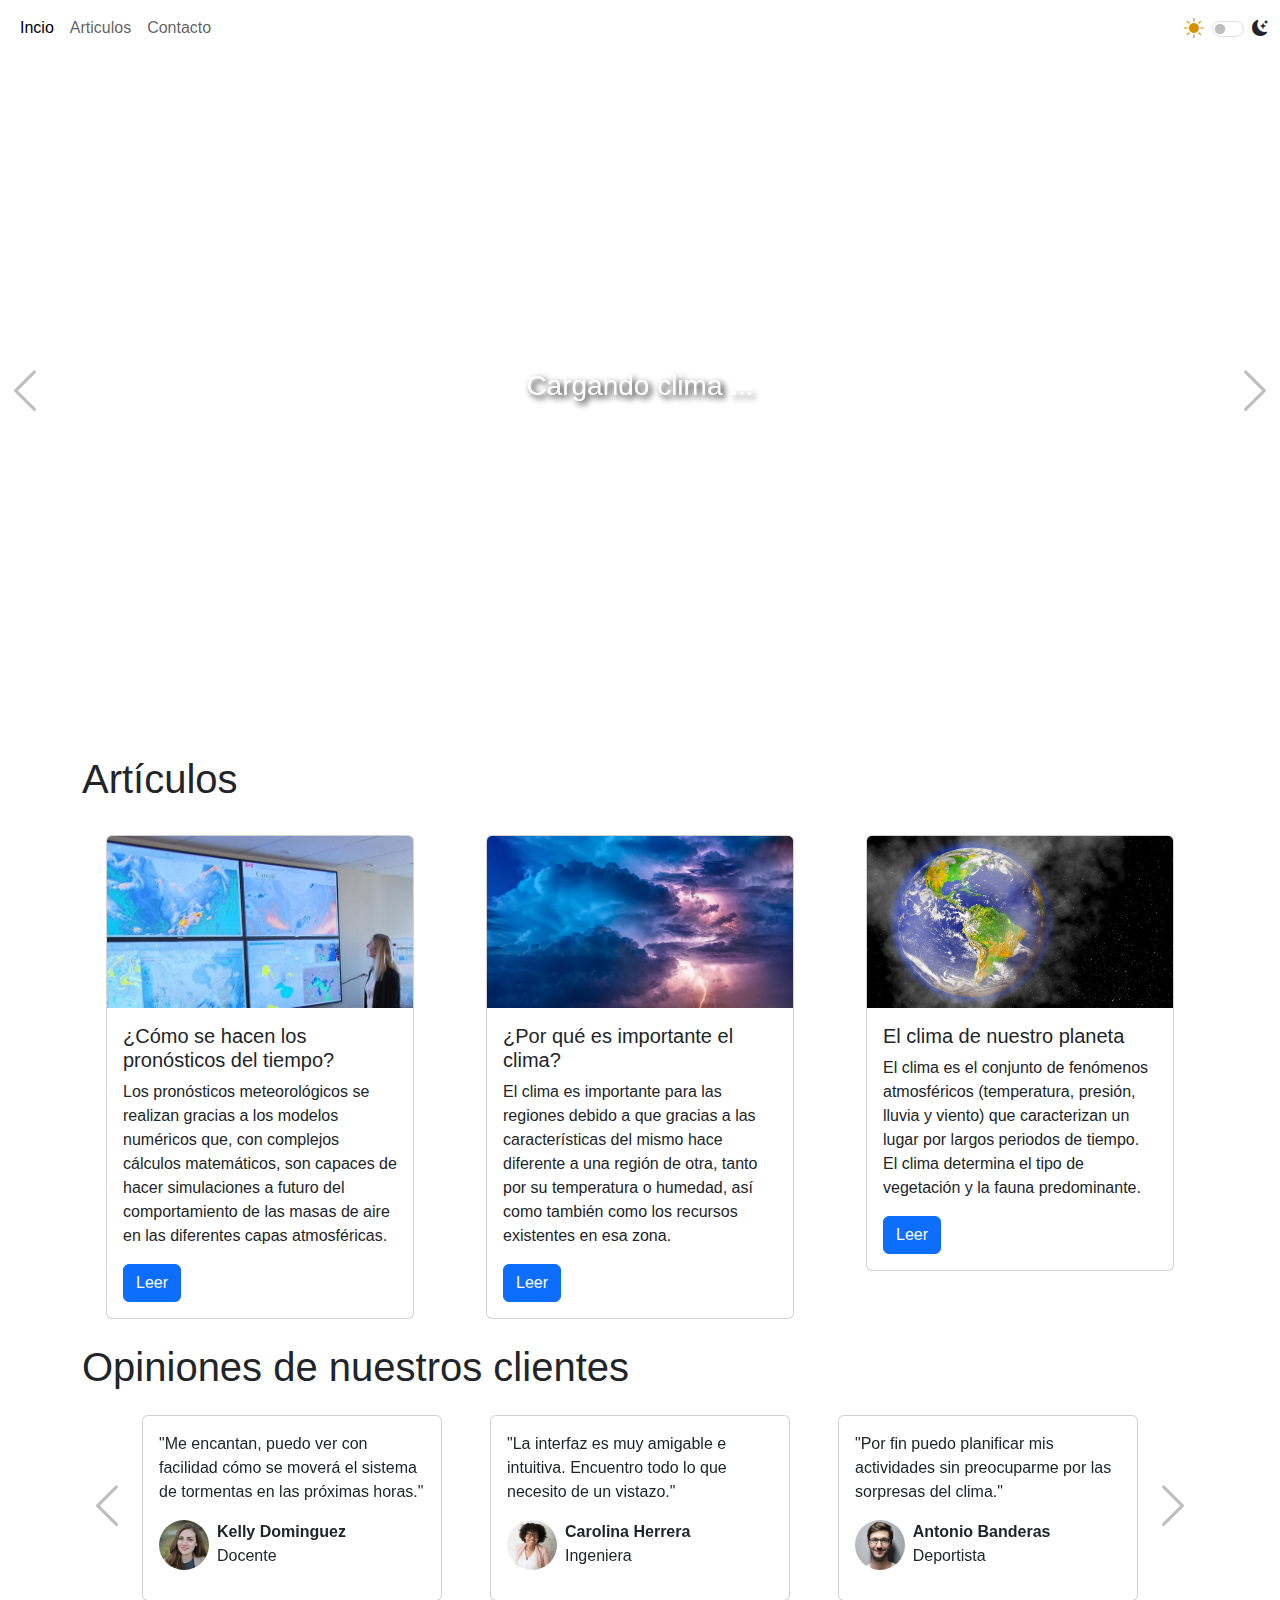
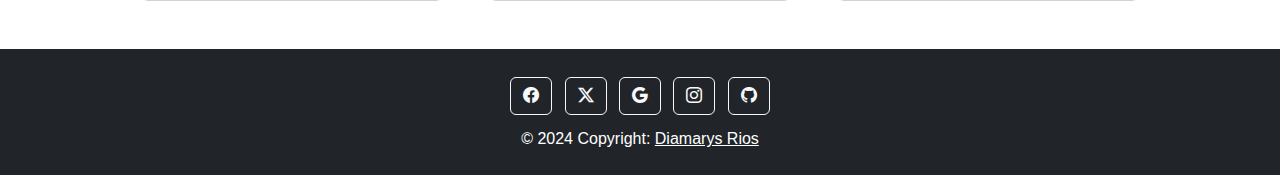
==== commit 444a63b9: "Nuevo switch de dia / noche y nuevas ubicaciones para las pruebas con climas mas "extremos"" ====
--- a/index.html
+++ b/index.html
@@ -1,5 +1,5 @@
 <!DOCTYPE html>
-<html lang="en">
+<html lang="en" data-bs-theme="light">
 
 <head>
     <meta charset="UTF-8">
@@ -17,18 +17,25 @@
 
 <body>
     <!-- navbar -->
-    <nav class="navbar navbar-expand-sm bg-dark navbar-dark">
+    <nav class="navbar navbar-expand-sm">
         <div class="container-fluid">
             <button class="navbar-toggler" type="button" data-bs-toggle="collapse" data-bs-target="#navbarNavAltMarkup"
                 aria-controls="navbarNavAltMarkup" aria-expanded="false" aria-label="Toggle navigation">
                 <span class="navbar-toggler-icon"></span>
             </button>
             <div class="collapse navbar-collapse" id="navbarNavAltMarkup">
-                <div class="navbar-nav">
+                <div class="navbar-nav w-100">
                     <a class="nav-link active" aria-current="page" href="/index.html">Incio</a>
                     <a class="nav-link" href="/index.html#articulo">Articulos</a>
-                    <a class="nav-link" href="/contacto/contacto.htm">Contacto</a>
-                </div>
+                    <a class="nav-link" href="/contacto/contacto.htm">Contacto</a>                   
+                </div>
+            </div>
+            <div class="switch-temas">
+                <i class="bi bi-brightness-high-fill me-1"></i>
+                <div class="form-check form-switch d-flex justify-content-center align-items-center">
+                    <input id="suicheCambiarTema" class="form-check-input" type="checkbox">
+                </div>
+                <i class="bi bi-moon-stars-fill ms-1"></i>
             </div>
         </div>
     </nav>
@@ -37,7 +44,15 @@
     <!-- carousel-->
     <div id="carousel" class="carousel slide" data-bs-ride="carousel">
         <div class="carousel-inner">
-            <div id="item1" class="carousel-item carousel-item-principal active">
+            <div id="item0" class="carousel-item carousel-item-principal active">
+                <div class="d-flex flex-column justify-content-center align-items-center w-100 h-100">
+                    <h3 class="mb-0 ubicacion">Cargando clima ...</h3>
+                    <h1 class="temperatura"></h1>
+                    <h3 class="condicion"></h3>
+                    <h4 class="humedad_y_viento"></h4>
+                </div>
+            </div>
+            <div id="item1" class="carousel-item carousel-item-principal">
                 <div class="d-flex flex-column justify-content-center align-items-center w-100 h-100">
                     <h3 class="mb-0 ubicacion">Cargando clima ...</h3>
                     <h1 class="temperatura"></h1>
@@ -62,6 +77,14 @@
                 </div>
             </div>
             <div id="item4" class="carousel-item carousel-item-principal">
+                <div class="d-flex flex-column justify-content-center align-items-center w-100 h-100">
+                    <h3 class="mb-0 ubicacion">Cargando clima ...</h3>
+                    <h1 class="temperatura"></h1>
+                    <h3 class="condicion"></h3>
+                    <h4 class="humedad_y_viento"></h4>
+                </div>
+            </div>
+            <div id="item5" class="carousel-item carousel-item-principal">
                 <div class="d-flex flex-column justify-content-center align-items-center w-100 h-100">
                     <h3 class="mb-0 ubicacion">Cargando clima ...</h3>
                     <h1 class="temperatura"></h1>
--- a/app.css
+++ b/app.css
@@ -1,9 +1,14 @@
 /* Carousel principal */
+* {
+    font-family: Verdana, Geneva, Tahoma, sans-serif;
+}
+
 .carousel-item-principal {
     background-size: cover;
     background-position: center;
     color: white;
     text-shadow: 3px 3px 6px black;
+    overflow: hidden;
 }
 
 .carousel-item-principal h1,
@@ -16,7 +21,7 @@
 }
 
 .carousel-item-principal h1 {
-    font-size: 10rem;
+    font-size: 8rem;
     margin: 0;
 }
 
@@ -54,7 +59,7 @@
 }
 
 .nieve {
-    background-color: #959B9F;
+    background-color: #bdd7e7;
 }
 
 .cubierto {
@@ -139,7 +144,7 @@
 }
 
 .tormenta_electrica .particula {
-    animation: animacion_relampago 4s linear infinite;
+    animation: animacion_relampago 2s linear infinite;
     top: 0;
 }
 
@@ -249,6 +254,10 @@
 body {
     margin: 0;
     font-family: 'Times New Roman', Times, serif
+}
+
+.imagen_articulo {
+    width: 100%;
 }
 
 #encabezado {
@@ -269,4 +278,24 @@
     padding-right: 20px;
 }
 
- +/* Switch de temas */
+.switch-temas {
+    display: flex;
+    margin-left: auto;
+}
+
+.switch-temas i {
+    display: flex;
+    justify-content: center;
+    align-items: center;
+}
+
+.switch-temas i:nth-child(1) {
+    font-size: 20px;
+    color: rgb(212, 145, 0);
+}
+
+.switch-temas i:nth-child(2) {
+    font-size: 15px;
+    color: white;
+}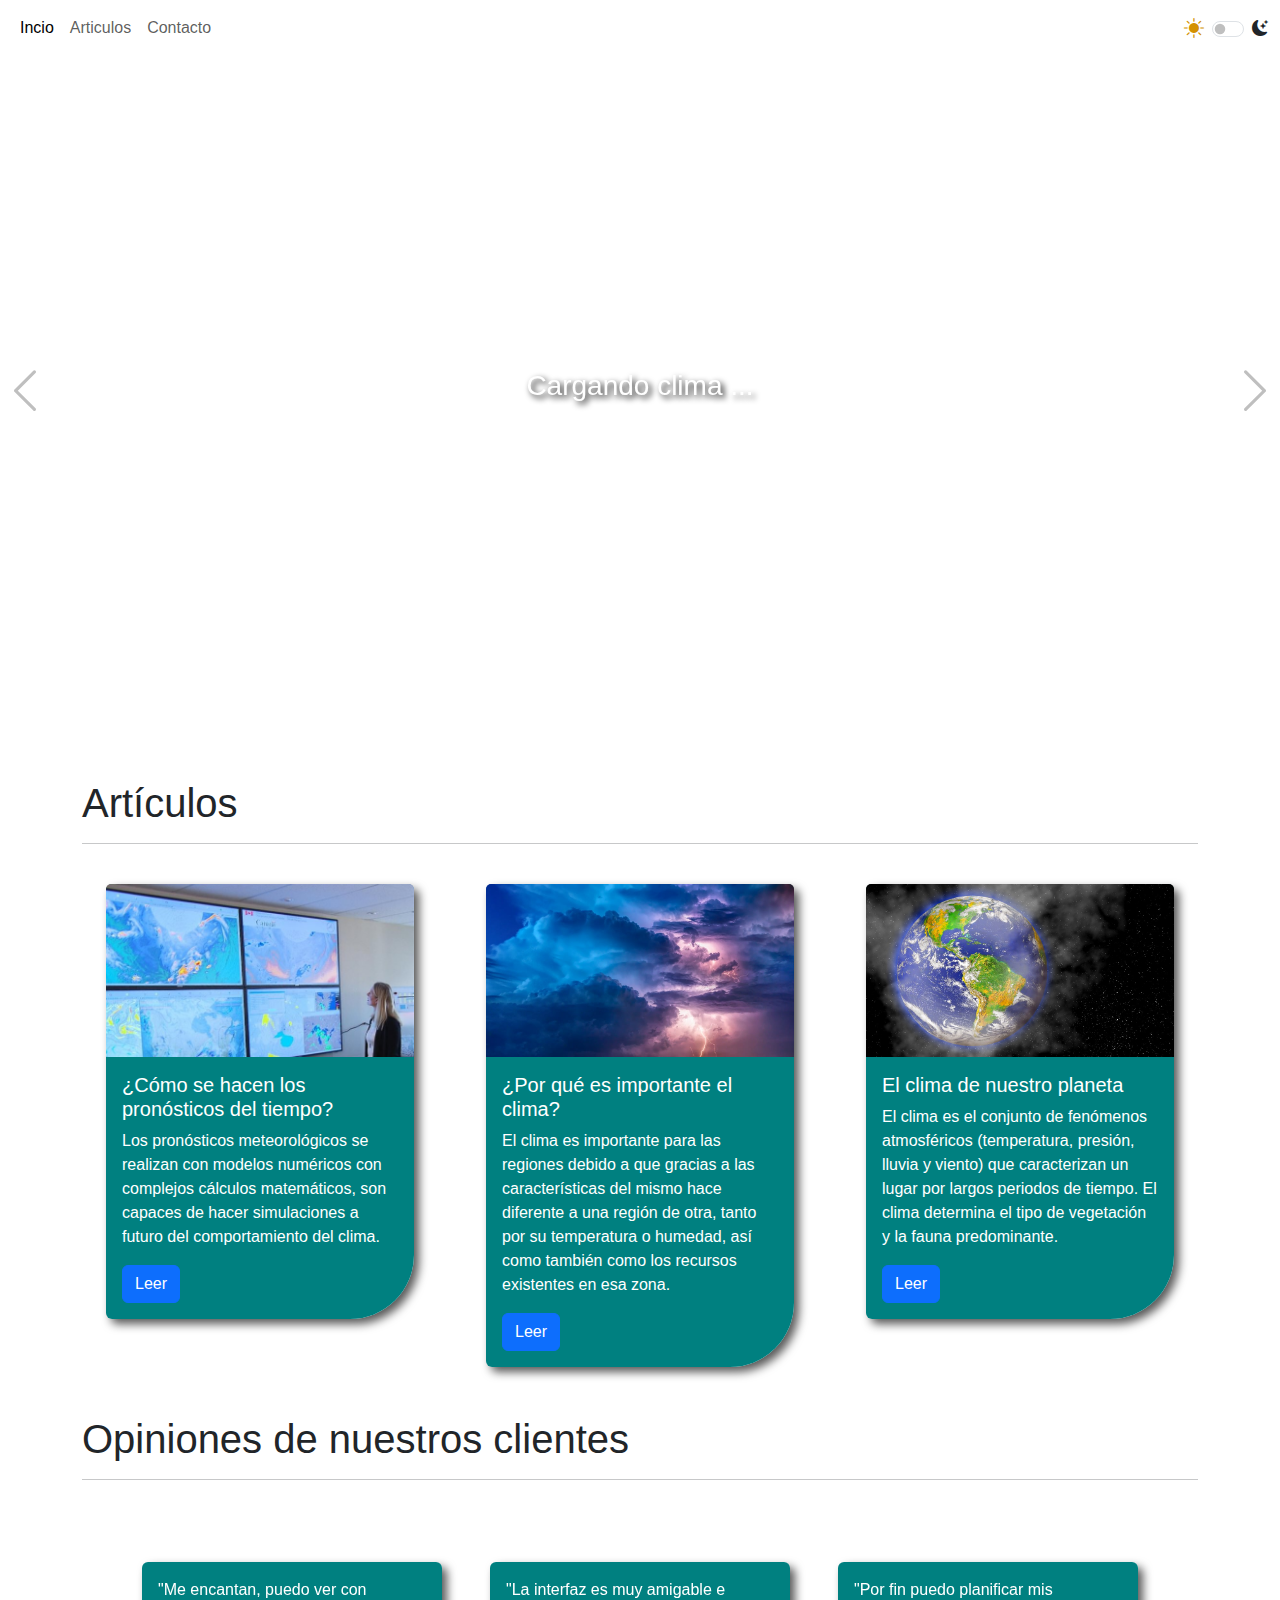
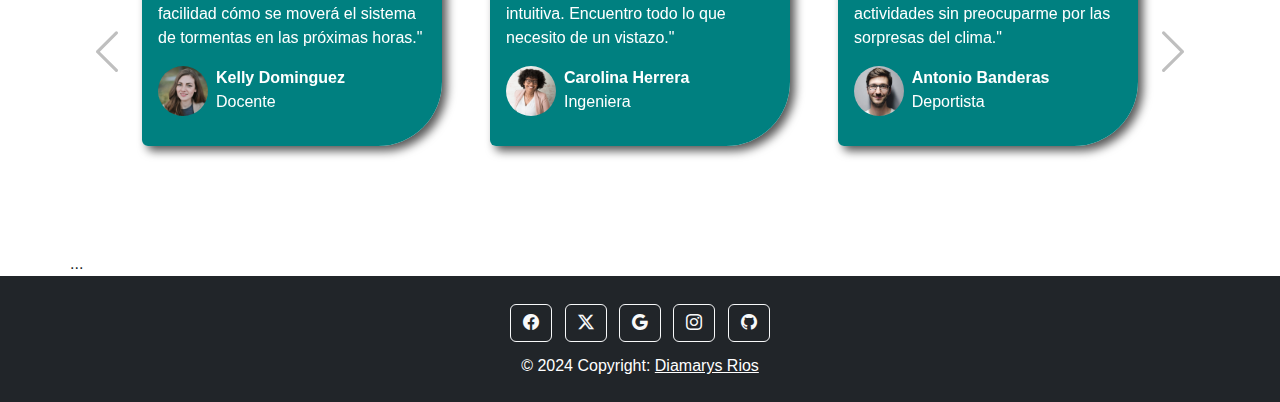
==== commit 769949be: "ultimos cambios" ====
--- a/index.html
+++ b/index.html
@@ -1,323 +1,334 @@
 <!DOCTYPE html>
-<html lang="en" data-bs-theme="light">
-
-<head>
-    <meta charset="UTF-8">
-    <meta name="viewport" content="width=device-width, initial-scale=1.0">
-    <title>website</title>
-
-    <link href="https://cdn.jsdelivr.net/npm/bootstrap@5.3.3/dist/css/bootstrap.min.css" rel="stylesheet"
-        integrity="sha384-QWTKZyjpPEjISv5WaRU9OFeRpok6YctnYmDr5pNlyT2bRjXh0JMhjY6hW+ALEwIH" crossorigin="anonymous">
-
-    <link rel="stylesheet" href="https://cdn.jsdelivr.net/npm/bootstrap-icons@1.11.3/font/bootstrap-icons.min.css">
-
-    <link rel="stylesheet" href="/app.css">
-
-</head>
-
-<body>
-    <!-- navbar -->
-    <nav class="navbar navbar-expand-sm">
-        <div class="container-fluid">
-            <button class="navbar-toggler" type="button" data-bs-toggle="collapse" data-bs-target="#navbarNavAltMarkup"
-                aria-controls="navbarNavAltMarkup" aria-expanded="false" aria-label="Toggle navigation">
-                <span class="navbar-toggler-icon"></span>
-            </button>
-            <div class="collapse navbar-collapse" id="navbarNavAltMarkup">
-                <div class="navbar-nav w-100">
-                    <a class="nav-link active" aria-current="page" href="/index.html">Incio</a>
-                    <a class="nav-link" href="/index.html#articulo">Articulos</a>
-                    <a class="nav-link" href="/contacto/contacto.htm">Contacto</a>                   
-                </div>
-            </div>
-            <div class="switch-temas">
-                <i class="bi bi-brightness-high-fill me-1"></i>
-                <div class="form-check form-switch d-flex justify-content-center align-items-center">
-                    <input id="suicheCambiarTema" class="form-check-input" type="checkbox">
-                </div>
-                <i class="bi bi-moon-stars-fill ms-1"></i>
-            </div>
-        </div>
-    </nav>
-    <!-- /navbar -->
-
-    <!-- carousel-->
-    <div id="carousel" class="carousel slide" data-bs-ride="carousel">
-        <div class="carousel-inner">
-            <div id="item0" class="carousel-item carousel-item-principal active">
-                <div class="d-flex flex-column justify-content-center align-items-center w-100 h-100">
-                    <h3 class="mb-0 ubicacion">Cargando clima ...</h3>
-                    <h1 class="temperatura"></h1>
-                    <h3 class="condicion"></h3>
-                    <h4 class="humedad_y_viento"></h4>
-                </div>
-            </div>
-            <div id="item1" class="carousel-item carousel-item-principal">
-                <div class="d-flex flex-column justify-content-center align-items-center w-100 h-100">
-                    <h3 class="mb-0 ubicacion">Cargando clima ...</h3>
-                    <h1 class="temperatura"></h1>
-                    <h3 class="condicion"></h3>
-                    <h4 class="humedad_y_viento"></h4>
-                </div>
-            </div>
-            <div id="item2" class="carousel-item carousel-item-principal">
-                <div class="d-flex flex-column justify-content-center align-items-center w-100 h-100">
-                    <h3 class="mb-0 ubicacion">Cargando clima ...</h3>
-                    <h1 class="temperatura"></h1>
-                    <h3 class="condicion"></h3>
-                    <h4 class="humedad_y_viento"></h4>
-                </div>
-            </div>
-            <div id="item3" class="carousel-item carousel-item-principal">
-                <div class="d-flex flex-column justify-content-center align-items-center w-100 h-100">
-                    <h3 class="mb-0 ubicacion">Cargando clima ...</h3>
-                    <h1 class="temperatura"></h1>
-                    <h3 class="condicion"></h3>
-                    <h4 class="humedad_y_viento"></h4>
-                </div>
-            </div>
-            <div id="item4" class="carousel-item carousel-item-principal">
-                <div class="d-flex flex-column justify-content-center align-items-center w-100 h-100">
-                    <h3 class="mb-0 ubicacion">Cargando clima ...</h3>
-                    <h1 class="temperatura"></h1>
-                    <h3 class="condicion"></h3>
-                    <h4 class="humedad_y_viento"></h4>
-                </div>
-            </div>
-            <div id="item5" class="carousel-item carousel-item-principal">
-                <div class="d-flex flex-column justify-content-center align-items-center w-100 h-100">
-                    <h3 class="mb-0 ubicacion">Cargando clima ...</h3>
-                    <h1 class="temperatura"></h1>
-                    <h3 class="condicion"></h3>
-                    <h4 class="humedad_y_viento"></h4>
-                </div>
-            </div>
-        </div>
-        <button class="carousel-control-prev" type="button" data-bs-target="#carousel" data-bs-slide="prev">
-            <i class="bi bi-chevron-left"></i>
-            <span class="visually-hidden">Previous</span>
-        </button>
-        <button class="carousel-control-next" type="button" data-bs-target="#carousel" data-bs-slide="next">
-            <i class="bi bi-chevron-right"></i>
-            <span class="visually-hidden">Next</span>
-        </button>
-    </div>
-    </div>
-    <!-- /carousel-->
-
-    <div class="container pb-5">
-        <!-- cards articulos -->
-        <h1 class="mt-4" id="articulo">Artículos</h1>
-        <div class="row">
-
-            <div class="col-sm-12 col-lg-4 mt-4">
-                <div class="card mx-4">
-                    <img src="/img/articulos/articulo-1.jpg" class="card-img-top" alt="...">
-                    <div class="card-body">
-                        <h5 class="card-title">¿Cómo se hacen los pronósticos del tiempo?</h5>
-                        <p class="card-text">Los pronósticos meteorológicos se realizan gracias a los modelos numéricos
-                            que, con complejos cálculos matemáticos,
-                            son capaces de hacer simulaciones a futuro del comportamiento de las masas de aire en las
-                            diferentes capas atmosféricas.</p>
-                        <a href="/articulos/articulo_1.html" class="btn btn-primary">Leer</a>
-                    </div>
-                </div>
-            </div>
-
-            <div class="col-sm-12 col-lg-4 mt-4">
-                <div class="card mx-4">
-                    <img src="/img/articulos/articulo-2.jpeg" class="card-img-top" alt="...">
-                    <div class="card-body">
-                        <h5 class="card-title">¿Por qué es importante el clima?</h5>
-                        <p class="card-text">El clima es importante para las regiones debido a que gracias a las
-                            características del mismo hace diferente
-                            a una región de otra, tanto por su temperatura o humedad, así como también como los recursos
-                            existentes en esa zona.</p>
-                        <a href="/articulos/articulo_2.html" class="btn btn-primary">Leer</a>
-                    </div>
-                </div>
-            </div>
-
-            <div class="col-sm-12 col-lg-4 mt-4">
-                <div class="card mx-4">
-                    <img src="/img/articulos/articulo-3.jpeg" class="card-img-top" alt="...">
-                    <div class="card-body">
-                        <h5 class="card-title">El clima de nuestro planeta</h5>
-                        <p class="card-text">El clima es el conjunto de fenómenos atmosféricos (temperatura, presión,
-                            lluvia y viento) que caracterizan
-                            un lugar por largos periodos de tiempo. El clima determina el tipo de vegetación y la fauna
-                            predominante. </p>
-                        <a href="/articulos/articulo_3.html" class="btn btn-primary">Leer</a>
-                    </div>
-                </div>
-            </div>
-        </div>
-        <!-- /cards articulos -->
-
-        <!-- carousel opiniones clientes-->
-        <h1 class="mt-4">
-            Opiniones de nuestros clientes
-        </h1>
-        <div id="carousel_opiniones" class="carousel slide mt-4">
+<html lang="es" data-bs-theme="light">
+
+    <head>
+        <meta charset="UTF-8">
+        <meta name="viewport" content="width=device-width, initial-scale=1.0">
+        <title>Sitio del clima - Diamarys</title>
+
+        <link href="https://cdn.jsdelivr.net/npm/bootstrap@5.3.3/dist/css/bootstrap.min.css" rel="stylesheet"
+            integrity="sha384-QWTKZyjpPEjISv5WaRU9OFeRpok6YctnYmDr5pNlyT2bRjXh0JMhjY6hW+ALEwIH" crossorigin="anonymous">
+
+        <link rel="stylesheet" href="https://cdn.jsdelivr.net/npm/bootstrap-icons@1.11.3/font/bootstrap-icons.min.css">
+
+        <link rel="stylesheet" href="/app.css">
+
+    </head>
+
+    <body>
+        <!-- navbar -->
+        <nav class="navbar navbar-expand-sm">
+            <div class="container-fluid">
+                <button class="navbar-toggler" type="button" data-bs-toggle="collapse" data-bs-target="#navbarNavAltMarkup"
+                    aria-controls="navbarNavAltMarkup" aria-expanded="false" aria-label="Toggle navigation">
+                    <span class="navbar-toggler-icon"></span>
+                </button>
+                <div class="collapse navbar-collapse" id="navbarNavAltMarkup">
+                    <div class="navbar-nav w-100">
+                        <a class="nav-link active" aria-current="page" href="/index.html">Incio</a>
+                        <a class="nav-link" href="/index.html#articulo">Articulos</a>
+                        <a class="nav-link" href="/contacto/contacto.htm">Contacto</a>                   
+                    </div>
+                </div>
+                <div class="switch-temas">
+                    <i class="bi bi-brightness-high-fill me-1"></i>
+                    <div class="form-check form-switch d-flex justify-content-center align-items-center">
+                        <input id="suicheCambiarTema" class="form-check-input" type="checkbox">
+                    </div>
+                    <i class="bi bi-moon-stars-fill ms-1"></i>
+                </div>
+            </div>
+        </nav>
+        <!-- /navbar -->
+
+        <!-- carousel-->
+        <div id="carousel" class="carousel slide" data-bs-ride="carousel">
             <div class="carousel-inner">
-                <div class="carousel-item active">
-                    <div class="d-flex justify-content-center">
-                        <div class="card mx-4" style="width: 300px;">
-                            <div class="card-body">
-                                <p class="card-text">"Me encantan, puedo ver con facilidad cómo
-                                    se moverá el sistema de tormentas en las próximas horas."</p>
-                                <div class="d-flex w-100">
-                                    <img src="/img/opiniones/persona-1.png"
-                                        style="height: 50px; width: auto; border-radius: 50%;" alt="">
-                                    <div class="ms-2">
-                                        <b>Kelly Dominguez</b>
-                                        <p>Docente</p>
-                                    </div>
-                                </div>
-                            </div>
-                        </div>
-                        <div class="card mx-4" style="width: 300px;">
-                            <div class="card-body">
-                                <p class="card-text">"La interfaz es muy amigable e intuitiva.
-                                    Encuentro todo lo que necesito de un vistazo."</p>
-                                <div class="d-flex w-100">
-                                    <img src="/img/opiniones/persona-2.png"
-                                        style="height: 50px; width: auto; border-radius: 50%;" alt="">
-                                    <div class="ms-2">
-                                        <b>Carolina Herrera</b>
-                                        <p>Ingeniera</p>
-                                    </div>
-                                </div>
-                            </div>
-                        </div>
-                        <div class="card mx-4" style="width: 300px;">
-                            <div class="card-body">
-                                <p class="card-text">"Por fin puedo planificar mis actividades
-                                    sin preocuparme por las sorpresas del clima."</p>
-                                <div class="d-flex w-100">
-                                    <img src="/img/opiniones/persona-3.jpg"
-                                        style="height: 50px; width: auto; border-radius: 50%;" alt="">
-                                    <div class="ms-2">
-                                        <b>Antonio Banderas</b>
-                                        <p>Deportista</p>
-                                    </div>
-                                </div>
-                            </div>
-                        </div>
-                    </div>
-                </div>
-
-                <div class="carousel-item">
-                    <div class="d-flex justify-content-center">
-                        <div class="card mx-4" style="width: 300px;">
-                            <div class="card-body">
-                                <p class="card-text">"Ahora sé exactamente
-                                    cuándo llevar un paraguas o vestirme con ropa de abrigo."</p>
-                                <div class="d-flex w-100">
-                                    <img src="/img/opiniones/persona-4.jpg"
-                                        style="height: 50px; width: auto; border-radius: 50%;" alt="">
-                                    <div class="ms-2">
-                                        <b>Maria de la Cruz</b>
-                                        <p>Estudiante</p>
-                                    </div>
-                                </div>
-                            </div>
-                        </div>
-                        <div class="card mx-4" style="width: 300px;">
-                            <div class="card-body">
-                                <p class="card-text">Perfecta, me permite ver fácilmente los patrones climáticos
-                                    históricos en mi área."</p>
-                                <div class="d-flex w-100">
-                                    <img src="/img/opiniones/persona-5.jpg"
-                                        style="height: 50px; width: auto; border-radius: 50%;" alt="">
-                                    <div class="ms-2">
-                                        <b>Elena Maldonado</b>
-                                        <p>Doctora</p>
-                                    </div>
-                                </div>
-                            </div>
-                        </div>
-                        <div class="card mx-4" style="width: 300px;">
-                            <div class="card-body">
-                                <p class="card-text">"¡Siempre consulto este sitio antes de viajar!
-                                    Sus pronósticos me ayudan a empacar lo correcto."</p>
-                                <div class="d-flex w-100">
-                                    <img src="/img/opiniones/persona-2.png"
-                                        style="height: 50px; width: auto; border-radius: 50%;" alt="">
-                                    <div class="ms-2">
-                                        <b> Morela Batista</b>
-                                        <p>Viajero frecuente</p>
-                                    </div>
-                                </div>
-                            </div>
-                        </div>
-                    </div>
-                </div>
-            </div>
-
-            <button class="carousel-control-prev" type="button" data-bs-target="#carousel_opiniones"
-                data-bs-slide="prev">
+                <div id="item0" class="carousel-item carousel-item-principal active">
+                    <div class="d-flex flex-column justify-content-center align-items-center w-100 h-100">
+                        <h3 class="mb-0 ubicacion">Cargando clima ...</h3>
+                        <h1 class="temperatura"></h1>
+                        <h3 class="condicion"></h3>
+                        <h4 class="humedad_y_viento"></h4>
+                    </div>
+                </div>
+                <div id="item1" class="carousel-item carousel-item-principal">
+                    <div class="d-flex flex-column justify-content-center align-items-center w-100 h-100">
+                        <h3 class="mb-0 ubicacion">Cargando clima ...</h3>
+                        <h1 class="temperatura"></h1>
+                        <h3 class="condicion"></h3>
+                        <h4 class="humedad_y_viento"></h4>
+                    </div>
+                </div>
+                <div id="item2" class="carousel-item carousel-item-principal">
+                    <div class="d-flex flex-column justify-content-center align-items-center w-100 h-100">
+                        <h3 class="mb-0 ubicacion">Cargando clima ...</h3>
+                        <h1 class="temperatura"></h1>
+                        <h3 class="condicion"></h3>
+                        <h4 class="humedad_y_viento"></h4>
+                    </div>
+                </div>
+                <div id="item3" class="carousel-item carousel-item-principal">
+                    <div class="d-flex flex-column justify-content-center align-items-center w-100 h-100">
+                        <h3 class="mb-0 ubicacion">Cargando clima ...</h3>
+                        <h1 class="temperatura"></h1>
+                        <h3 class="condicion"></h3>
+                        <h4 class="humedad_y_viento"></h4>
+                    </div>
+                </div>
+                <div id="item4" class="carousel-item carousel-item-principal">
+                    <div class="d-flex flex-column justify-content-center align-items-center w-100 h-100">
+                        <h3 class="mb-0 ubicacion">Cargando clima ...</h3>
+                        <h1 class="temperatura"></h1>
+                        <h3 class="condicion"></h3>
+                        <h4 class="humedad_y_viento"></h4>
+                    </div>
+                </div>
+                <div id="item5" class="carousel-item carousel-item-principal">
+                    <div class="d-flex flex-column justify-content-center align-items-center w-100 h-100">
+                        <h3 class="mb-0 ubicacion">Cargando clima ...</h3>
+                        <h1 class="temperatura"></h1>
+                        <h3 class="condicion"></h3>
+                        <h4 class="humedad_y_viento"></h4>
+                    </div>
+                </div>
+            </div>
+            <button class="carousel-control-prev" type="button" data-bs-target="#carousel" data-bs-slide="prev">
                 <i class="bi bi-chevron-left"></i>
                 <span class="visually-hidden">Previous</span>
             </button>
-            <button class="carousel-control-next" type="button" data-bs-target="#carousel_opiniones"
-                data-bs-slide="next">
+            <button class="carousel-control-next" type="button" data-bs-target="#carousel" data-bs-slide="next">
                 <i class="bi bi-chevron-right"></i>
                 <span class="visually-hidden">Next</span>
             </button>
         </div>
-        <!-- /carousel opiniones clientes-->
-    </div>
-    <!-- footer -->
-    <footer class="bg-dark d-flex flex-column justify-content-center align-items-center py-4">
-
-        <!-- sección: Social media -->
-        <section>
-            <!-- facebook -->
-            <a class="btn btn-outline-light btn-floating m-1" href="#!" role="button">
-                <i class="bi bi-facebook"></i>
-            </a>
-
-            <!-- twitter -->
-            <a class="btn btn-outline-light btn-floating m-1" href="#!" role="button">
-                <i class="bi bi-twitter-x"></i>
-            </a>
-
-            <!-- google -->
-            <a class="btn btn-outline-light btn-floating m-1" href="#!" role="button">
-                <i class="bi bi-google"></i>
-            </a>
-
-            <!-- instagram -->
-            <a class="btn btn-outline-light btn-floating m-1" href="#!" role="button">
-                <i class="bi bi-instagram"></i>
-            </a>
-
-            <!-- github -->
-            <a class="btn btn-outline-light btn-floating m-1" href="#!" role="button">
-                <i class="bi bi-github"></i>
-            </a>
-        </section>
-        <!-- /sección: Social media -->
-
-        <!-- copyright -->
-        <div class="text-center text-white mt-2">
-            © 2024 Copyright:
-            <a class="text-white" href="">Diamarys Rios</a>
         </div>
-        <!-- /copyright -->
-
-    </footer>
-    <script src="https://code.jquery.com/jquery-3.7.1.min.js"
-        integrity="sha256-/JqT3SQfawRcv/BIHPThkBvs0OEvtFFmqPF/lYI/Cxo=" crossorigin="anonymous"></script>
-    <script src="https://cdn.jsdelivr.net/npm/bootstrap@5.3.3/dist/js/bootstrap.bundle.min.js"
-        integrity="sha384-YvpcrYf0tY3lHB60NNkmXc5s9fDVZLESaAA55NDzOxhy9GkcIdslK1eN7N6jIeHz"
-        crossorigin="anonymous"></script>
-    <script src="/app.js"></script>
+        <!-- /carousel-->
+
+        <div class="container pb-5 mt-5">
+            <!-- cards articulos -->
+            <h1 class="mt-4" id="articulo">Artículos</h1>
+            <hr>
+            <div class="row">
+
+                <div class="col-sm-12 col-lg-4 mt-4">
+                    <div class="card mx-4">
+                        <img src="/img/articulos/articulo-1.jpg" class="card-img-top" alt="...">
+                        <div class="card-body">
+                            <h5 class="card-title">¿Cómo se hacen los pronósticos del tiempo?</h5>
+                            <p class="card-text">Los pronósticos meteorológicos se realizan con modelos numéricos
+                                con complejos cálculos matemáticos,
+                                son capaces de hacer simulaciones a futuro del comportamiento del clima.</p>
+                            <a href="/articulos/articulo_1.html" class="btn btn-primary">Leer</a>
+                        </div>
+                    </div>
+                </div>
+
+                <div class="col-sm-12 col-lg-4 mt-4">
+                    <div class="card mx-4">
+                        <img src="/img/articulos/articulo-2.jpeg" class="card-img-top" alt="...">
+                        <div class="card-body">
+                            <h5 class="card-title">¿Por qué es importante el clima?</h5>
+                            <p class="card-text">El clima es importante para las regiones debido a que gracias a las
+                                características del mismo hace diferente
+                                a una región de otra, tanto por su temperatura o humedad, así como también como los recursos
+                                existentes en esa zona.</p>
+                            <a href="/articulos/articulo_2.html" class="btn btn-primary">Leer</a>
+                        </div>
+                    </div>
+                </div>
+
+                <div class="col-sm-12 col-lg-4 mt-4">
+                    <div class="card mx-4">
+                        <img src="/img/articulos/articulo-3.jpeg" class="card-img-top" alt="...">
+                        <div class="card-body">
+                            <h5 class="card-title">El clima de nuestro planeta</h5>
+                            <p class="card-text">El clima es el conjunto de fenómenos atmosféricos (temperatura, presión,
+                                lluvia y viento) que caracterizan
+                                un lugar por largos periodos de tiempo. El clima determina el tipo de vegetación y la fauna
+                                predominante. </p>
+                            <a href="/articulos/articulo_3.html" class="btn btn-primary">Leer</a>
+                        </div>
+                    </div>
+                </div>
+            </div>
+            <!-- /cards articulos -->
+
+            <!-- carousel opiniones clientes-->
+            <h1 class="mt-5">
+                Opiniones de nuestros clientes
+            </h1>
+            <hr>
+            <div id="carousel_opiniones" class="carousel slide mt-4">
+                <div class="carousel-inner d-flex align-items-center">
+                    <div class="carousel-item active">
+                        <div class="d-flex justify-content-center">
+                            <div class="card mx-4" style="width: 300px;">
+                                <div class="card-body">
+                                    <p class="card-text">"Me encantan, puedo ver con facilidad cómo
+                                        se moverá el sistema de tormentas en las próximas horas."</p>
+                                    <div class="d-flex w-100">
+                                        <img src="/img/opiniones/persona-1.png"
+                                            style="height: 50px; width: auto; border-radius: 50%;" alt="">
+                                        <div class="ms-2">
+                                            <b>Kelly Dominguez</b>
+                                            <p>Docente</p>
+                                        </div>
+                                    </div>
+                                </div>
+                            </div>
+                            <div class="card mx-4" style="width: 300px;">
+                                <div class="card-body">
+                                    <p class="card-text">"La interfaz es muy amigable e intuitiva.
+                                        Encuentro todo lo que necesito de un vistazo."</p>
+                                    <div class="d-flex w-100">
+                                        <img src="/img/opiniones/persona-2.png"
+                                            style="height: 50px; width: auto; border-radius: 50%;" alt="">
+                                        <div class="ms-2">
+                                            <b>Carolina Herrera</b>
+                                            <p>Ingeniera</p>
+                                        </div>
+                                    </div>
+                                </div>
+                            </div>
+                            <div class="card mx-4" style="width: 300px;">
+                                <div class="card-body">
+                                    <p class="card-text">"Por fin puedo planificar mis actividades
+                                        sin preocuparme por las sorpresas del clima."</p>
+                                    <div class="d-flex w-100">
+                                        <img src="/img/opiniones/persona-3.jpg"
+                                            style="height: 50px; width: auto; border-radius: 50%;" alt="">
+                                        <div class="ms-2">
+                                            <b>Antonio Banderas</b>
+                                            <p>Deportista</p>
+                                        </div>
+                                    </div>
+                                </div>
+                            </div>
+                        </div>
+                    </div>
+
+                    <div class="carousel-item">
+                        <div class="d-flex justify-content-center">
+                            <div class="card mx-4" style="width: 300px;">
+                                <div class="card-body">
+                                    <p class="card-text">"Ahora sé exactamente
+                                        cuándo llevar un paraguas o vestirme con ropa de abrigo."</p>
+                                    <div class="d-flex w-100">
+                                        <img src="/img/opiniones/persona-1.png"
+                                            style="height: 50px; width: auto; border-radius: 50%;" alt="">
+                                        <div class="ms-2">
+                                            <b>Maria de la Cruz</b>
+                                            <p>Estudiante</p>
+                                        </div>
+                                    </div>
+                                </div>
+                            </div>
+                            <div class="card mx-4" style="width: 300px;">
+                                <div class="card-body">
+                                    <p class="card-text">Perfecta, me permite ver fácilmente los patrones climáticos
+                                        históricos en mi área."</p>
+                                    <div class="d-flex w-100">
+                                        <img src="/img/opiniones/persona-2.png"
+                                            style="height: 50px; width: auto; border-radius: 50%;" alt="">
+                                        <div class="ms-2">
+                                            <b>Elena Maldonado</b>
+                                            <p>Doctora</p>
+                                        </div>
+                                    </div>
+                                </div>
+                            </div>
+                            <div class="card mx-4" style="width: 300px;">
+                                <div class="card-body">
+                                    <p class="card-text">"¡Siempre consulto este sitio antes de viajar!
+                                        Sus pronósticos me ayudan a empacar lo correcto."</p>
+                                    <div class="d-flex w-100">
+                                        <img src="/img/opiniones/persona-2.png"
+                                            style="height: 50px; width: auto; border-radius: 50%;" alt="">
+                                        <div class="ms-2">
+                                            <b> Morela Batista</b>
+                                            <p>Viajero frecuente</p>
+                                        </div>
+                                    </div>
+                                </div>
+                            </div>
+                        </div>
+                    </div>
+                </div>
+
+                <button class="carousel-control-prev" type="button" data-bs-target="#carousel_opiniones"
+                    data-bs-slide="prev">
+                    <i class="bi bi-chevron-left"></i>
+                    <span class="visually-hidden">Previous</span>
+                </button>
+                <button class="carousel-control-next" type="button" data-bs-target="#carousel_opiniones"
+                    data-bs-slide="next">
+                    <i class="bi bi-chevron-right"></i>
+                    <span class="visually-hidden">Next</span>
+                </button>
+            </div>
+            <!-- /carousel opiniones clientes-->
+        </div>
+
+        <!-- Modal de descripción de la página -->
+
+        <div class="modal-dialog modal-xl">...</div>
+
+
+
+        <!-- /Modal de descripción de la página -->
+
+        <!-- footer -->
+        <footer class="bg-dark d-flex flex-column justify-content-center align-items-center py-4">
+
+            <!-- sección: Social media -->
+            <section>
+                <!-- facebook -->
+                <a class="btn btn-outline-light btn-floating m-1" href="#!" role="button">
+                    <i class="bi bi-facebook"></i>
+                </a>
+
+                <!-- twitter -->
+                <a class="btn btn-outline-light btn-floating m-1" href="#!" role="button">
+                    <i class="bi bi-twitter-x"></i>
+                </a>
+
+                <!-- google -->
+                <a class="btn btn-outline-light btn-floating m-1" href="#!" role="button">
+                    <i class="bi bi-google"></i>
+                </a>
+
+                <!-- instagram -->
+                <a class="btn btn-outline-light btn-floating m-1" href="#!" role="button">
+                    <i class="bi bi-instagram"></i>
+                </a>
+
+                <!-- github -->
+                <a class="btn btn-outline-light btn-floating m-1" href="#!" role="button">
+                    <i class="bi bi-github"></i>
+                </a>
+            </section>
+            <!-- /sección: Social media -->
+
+            <!-- copyright -->
+            <div class="text-center text-white mt-2">
+                © 2024 Copyright:
+                <a class="text-white" href="">Diamarys Rios</a>
+            </div>
+            <!-- /copyright -->
+
+        </footer>
+        
+        <script src="https://code.jquery.com/jquery-3.7.1.min.js"
+            integrity="sha256-/JqT3SQfawRcv/BIHPThkBvs0OEvtFFmqPF/lYI/Cxo=" crossorigin="anonymous"></script>
+        <script src="https://cdn.jsdelivr.net/npm/bootstrap@5.3.3/dist/js/bootstrap.bundle.min.js"
+            integrity="sha384-YvpcrYf0tY3lHB60NNkmXc5s9fDVZLESaAA55NDzOxhy9GkcIdslK1eN7N6jIeHz"
+            crossorigin="anonymous"></script>
+        <script src="/app.js"></script>
+    </body>
+
+</html>
+
 </body>
 
-</html>
-
-</body>
-
 </html>--- a/app.css
+++ b/app.css
@@ -1,8 +1,31 @@
-/* Carousel principal */
 * {
     font-family: Verdana, Geneva, Tahoma, sans-serif;
 }
 
+/* Tarjetas */
+
+.card {
+    border-bottom-right-radius: 4em;
+    box-shadow: 5px 5px 10px #e1e1e1;
+    background: linear-gradient(to left, teal 50%, #26282b 50%);
+    background-size: 200%;
+    background-position: right;
+    color: white;
+    transition: background-position 0.5s ease-out;
+    border: unset;
+    box-shadow: 5px 5px 10px #585858 !important;
+}
+
+/*  Sombras blancas con el dark mode ... */
+[data-bs-theme=dark] .card {
+    box-shadow: 5px 5px 10px #000000 !important;
+}
+
+.card:hover {
+    background-position: left;
+}
+
+/* Carousel principal */
 .carousel-item-principal {
     background-size: cover;
     background-position: center;
@@ -248,6 +271,10 @@
     #carousel_opiniones .card:nth-child(3n+3) {
         display: none;
     }
+}
+
+#carousel_opiniones .carousel-inner {
+    min-height: 300px;
 }
 
 /*Articulos*/
@@ -270,7 +297,7 @@
     flex-direction: column;
     justify-content: center;
     align-items: center;
-   
+
 }
 
 .contenedor {
